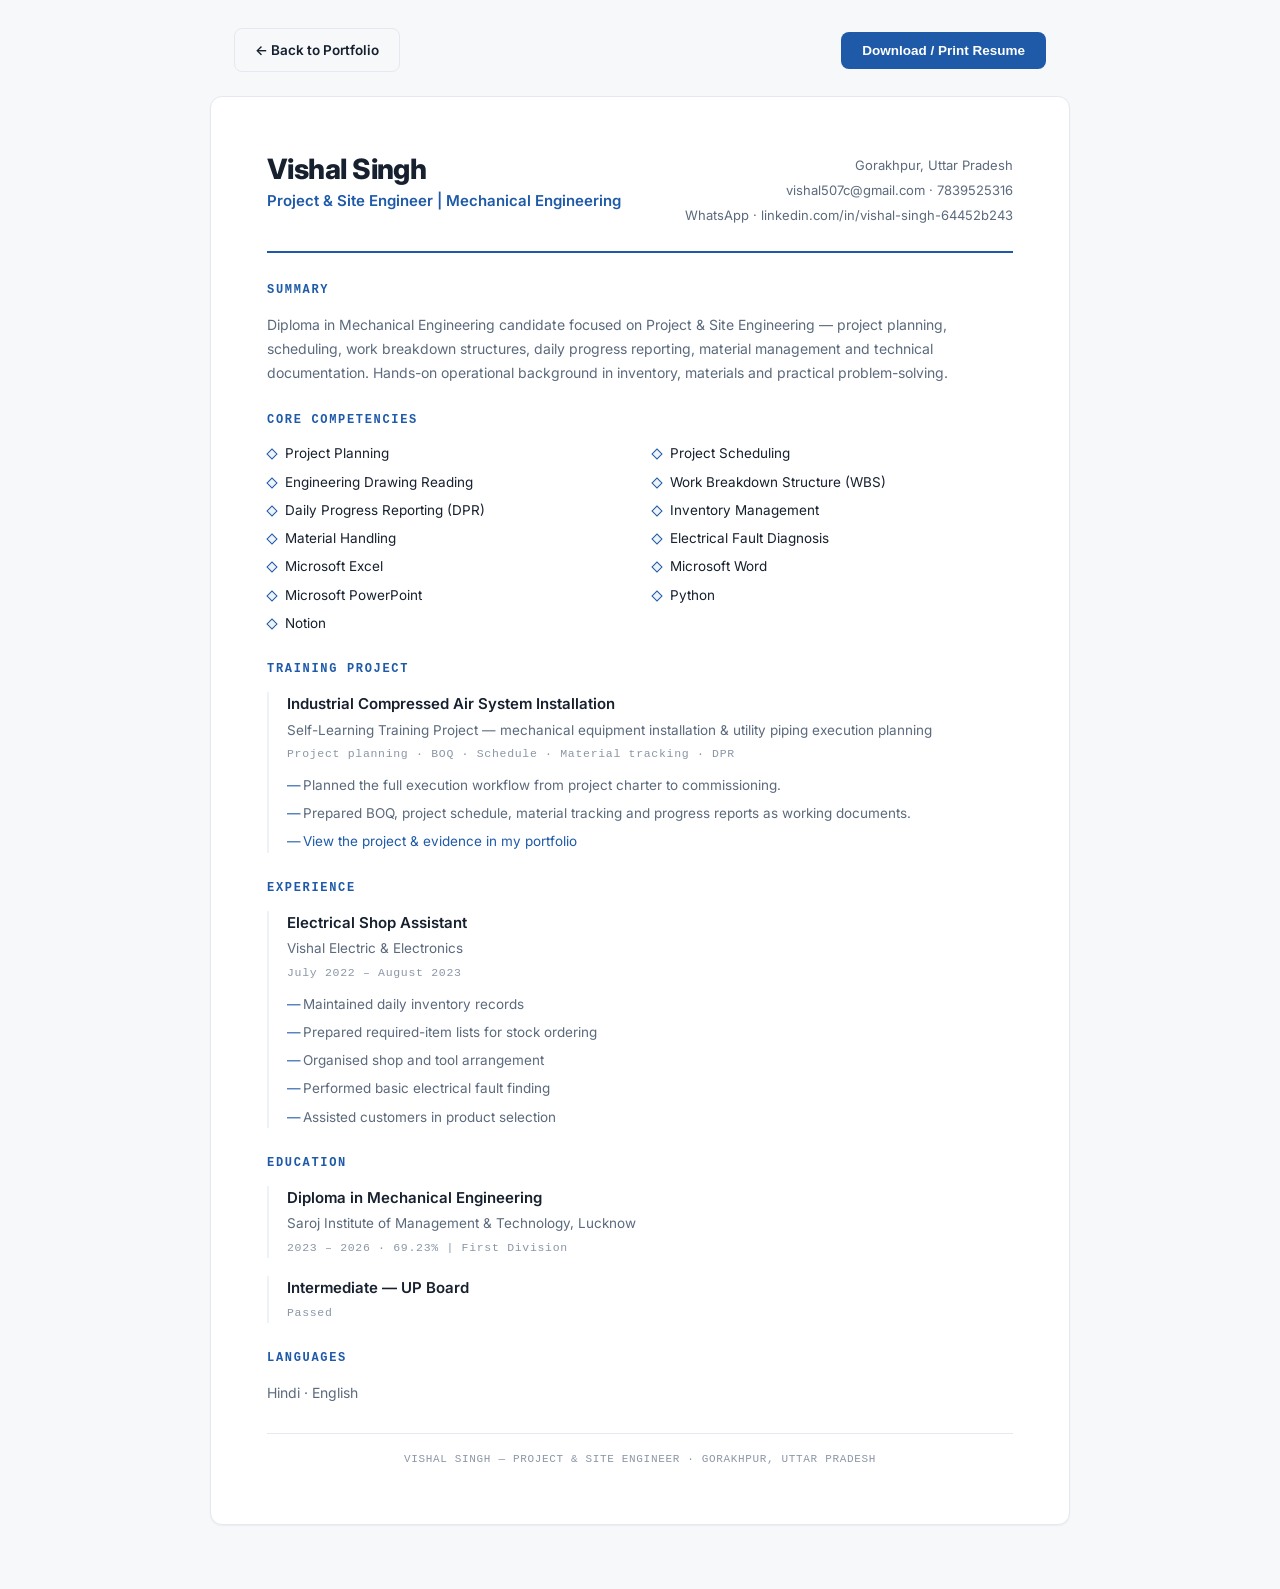
==== resume.html @ af6de2df "Complete portfolio design and fix website" ====
<!DOCTYPE html>
<html lang="en">
<head>
  <meta charset="UTF-8" />
  <meta name="viewport" content="width=device-width, initial-scale=1.0" />
  <title>Vishal Singh | Resume — Project &amp; Site Engineer</title>
  <meta name="description" content="Resume of Vishal Singh — Project &amp; Site Engineer, Diploma in Mechanical Engineering. Project planning, scheduling, WBS, DPR, material management." />
  <meta name="author" content="Vishal Singh" />
  <link rel="preconnect" href="https://fonts.googleapis.com" />
  <link rel="preconnect" href="https://fonts.gstatic.com" crossorigin />
  <link href="https://fonts.googleapis.com/css2?family=Inter:wght@400;500;600;700;800&display=swap" rel="stylesheet" />
  <link rel="stylesheet" href="style.css" />
  <style>
    /* ---------- Resume page layout (uses shared design tokens) ---------- */
    body { background: var(--bg-soft); }

    .resume-toolbar {
      max-width: 860px;
      margin: 0 auto;
      padding: 28px 24px 0;
      display: flex;
      justify-content: space-between;
      align-items: center;
      gap: 16px;
      flex-wrap: wrap;
    }
    .resume-toolbar .btn { font-size: 13.5px; padding: 10px 20px; }

    .resume {
      max-width: 860px;
      margin: 24px auto 64px;
      background: #fff;
      border: 1px solid var(--line);
      border-radius: var(--radius);
      box-shadow: var(--shadow-sm);
      padding: clamp(32px, 5vw, 56px);
    }

    .resume-header {
      border-bottom: 2px solid var(--accent);
      padding-bottom: 24px;
      margin-bottom: 28px;
      display: flex;
      justify-content: space-between;
      gap: 24px;
      flex-wrap: wrap;
    }
    .resume-name {
      font-size: 28px;
      font-weight: 800;
      letter-spacing: -0.02em;
      line-height: 1.15;
    }
    .resume-role {
      font-size: 15px;
      font-weight: 600;
      color: var(--accent);
      margin-top: 4px;
    }
    .resume-contact {
      text-align: right;
      font-size: 13px;
      color: var(--muted);
      line-height: 1.9;
    }
    .resume-contact a { color: var(--muted); }
    .resume-contact a:hover { color: var(--accent); }

    .resume-section { margin-bottom: 26px; }
    .resume-section:last-child { margin-bottom: 0; }
    .resume-section-title {
      font-family: var(--mono);
      font-size: 12px;
      font-weight: 600;
      letter-spacing: 0.14em;
      text-transform: uppercase;
      color: var(--accent);
      margin-bottom: 12px;
    }
    .resume-text {
      font-size: 14px;
      color: var(--muted);
      line-height: 1.7;
    }

    .resume-skills {
      display: grid;
      grid-template-columns: repeat(2, 1fr);
      gap: 6px 24px;
      padding: 0;
    }
    .resume-skills li {
      font-size: 13.5px;
      color: var(--ink);
      padding-left: 18px;
      position: relative;
    }
    .resume-skills li::before {
      content: '';
      position: absolute;
      left: 1px;
      top: 8px;
      width: 6px;
      height: 6px;
      background: var(--accent-soft);
      border: 1px solid var(--accent);
      transform: rotate(45deg);
    }

    .resume-item {
      border-left: 2px solid var(--accent-soft);
      padding-left: 18px;
      margin-bottom: 18px;
    }
    .resume-item:last-child { margin-bottom: 0; }
    .resume-item-title {
      font-size: 15px;
      font-weight: 600;
      color: var(--ink);
    }
    .resume-item-org {
      font-size: 13.5px;
      color: var(--muted);
      margin-top: 2px;
    }
    .resume-item-period {
      font-family: var(--mono);
      font-size: 11.5px;
      color: var(--faint);
      letter-spacing: 0.06em;
      margin-top: 4px;
    }
    .resume-item ul {
      margin-top: 10px;
      display: flex;
      flex-direction: column;
      gap: 6px;
      padding: 0;
    }
    .resume-item ul li {
      font-size: 13.5px;
      color: var(--muted);
      padding-left: 16px;
      position: relative;
    }
    .resume-item ul li::before {
      content: '—';
      position: absolute;
      left: 0;
      top: 0;
      color: var(--accent);
    }
    .resume-link {
      color: var(--accent);
      border-bottom: 1px solid transparent;
      transition: border-color 0.2s ease;
    }
    .resume-link:hover { border-bottom-color: var(--accent); }

    .resume-footer {
      margin-top: 28px;
      padding-top: 16px;
      border-top: 1px solid var(--line);
      font-family: var(--mono);
      font-size: 11px;
      color: var(--faint);
      letter-spacing: 0.06em;
      text-align: center;
    }

    /* ---------- Print (Ctrl+P → Save as PDF) ---------- */
    @media print {
      body { background: #fff; }
      .resume-toolbar { display: none; }
      .resume {
        margin: 0;
        border: none;
        box-shadow: none;
        max-width: none;
        padding: 0;
      }
      .resume-footer { page-break-inside: avoid; }
    }

    @media (max-width: 560px) {
      .resume-contact { text-align: left; }
      .resume-skills { grid-template-columns: 1fr; }
    }
  </style>
</head>
<body>

  <div class="resume-toolbar">
    <a class="btn btn-outline" href="index.html">&larr; Back to Portfolio</a>
    <button class="btn btn-primary" id="printBtn">Download / Print Resume</button>
  </div>

  <main class="resume">
    <header class="resume-header">
      <div>
        <h1 class="resume-name">Vishal Singh</h1>
        <p class="resume-role">Project &amp; Site Engineer | Mechanical Engineering</p>
      </div>
      <div class="resume-contact">
        Gorakhpur, Uttar Pradesh<br />
        <a href="mailto:vishal507c@gmail.com">vishal507c@gmail.com</a> ·
        <a href="tel:+917839525316">7839525316</a><br />
        <a href="https://wa.me/917839525316" target="_blank" rel="noopener">WhatsApp</a> ·
        <a href="https://linkedin.com/in/vishal-singh-64452b243" target="_blank" rel="noopener">linkedin.com/in/vishal-singh-64452b243</a>
      </div>
    </header>

    <section class="resume-section">
      <h2 class="resume-section-title">Summary</h2>
      <p class="resume-text">
        Diploma in Mechanical Engineering candidate focused on Project &amp; Site
        Engineering — project planning, scheduling, work breakdown structures,
        daily progress reporting, material management and technical documentation.
        Hands-on operational background in inventory, materials and practical
        problem-solving.
      </p>
    </section>

    <section class="resume-section">
      <h2 class="resume-section-title">Core Competencies</h2>
      <ul class="resume-skills">
        <li>Project Planning</li>
        <li>Project Scheduling</li>
        <li>Engineering Drawing Reading</li>
        <li>Work Breakdown Structure (WBS)</li>
        <li>Daily Progress Reporting (DPR)</li>
        <li>Inventory Management</li>
        <li>Material Handling</li>
        <li>Electrical Fault Diagnosis</li>
        <li>Microsoft Excel</li>
        <li>Microsoft Word</li>
        <li>Microsoft PowerPoint</li>
        <li>Python</li>
        <li>Notion</li>
      </ul>
    </section>

    <section class="resume-section">
      <h2 class="resume-section-title">Training Project</h2>
      <div class="resume-item">
        <p class="resume-item-title">Industrial Compressed Air System Installation</p>
        <p class="resume-item-org">Self-Learning Training Project — mechanical equipment installation &amp; utility piping execution planning</p>
        <p class="resume-item-period">Project planning · BOQ · Schedule · Material tracking · DPR</p>
        <ul>
          <li>Planned the full execution workflow from project charter to commissioning.</li>
          <li>Prepared BOQ, project schedule, material tracking and progress reports as working documents.</li>
          <li><a class="resume-link" href="index.html#project">View the project &amp; evidence in my portfolio</a></li>
        </ul>
      </div>
    </section>

    <section class="resume-section">
      <h2 class="resume-section-title">Experience</h2>
      <div class="resume-item">
        <p class="resume-item-title">Electrical Shop Assistant</p>
        <p class="resume-item-org">Vishal Electric &amp; Electronics</p>
        <p class="resume-item-period">July 2022 – August 2023</p>
        <ul>
          <li>Maintained daily inventory records</li>
          <li>Prepared required-item lists for stock ordering</li>
          <li>Organised shop and tool arrangement</li>
          <li>Performed basic electrical fault finding</li>
          <li>Assisted customers in product selection</li>
        </ul>
      </div>
    </section>

    <section class="resume-section">
      <h2 class="resume-section-title">Education</h2>
      <div class="resume-item">
        <p class="resume-item-title">Diploma in Mechanical Engineering</p>
        <p class="resume-item-org">Saroj Institute of Management &amp; Technology, Lucknow</p>
        <p class="resume-item-period">2023 – 2026 · 69.23% | First Division</p>
      </div>
      <div class="resume-item">
        <p class="resume-item-title">Intermediate — UP Board</p>
        <p class="resume-item-period">Passed</p>
      </div>
    </section>

    <section class="resume-section">
      <h2 class="resume-section-title">Languages</h2>
      <p class="resume-text">Hindi · English</p>
    </section>

    <p class="resume-footer">VISHAL SINGH — PROJECT &amp; SITE ENGINEER · GORAKHPUR, UTTAR PRADESH</p>
  </main>

  <script>
    document.getElementById('printBtn').addEventListener('click', function () {
      window.print();
    });
  </script>
</body>
</html>
---- style.css ----
/* ============================================
   Vishal Singh — Project & Site Engineer Portfolio
   Premium corporate engineering theme
   ============================================ */

/* ---------- Design Tokens ---------- */
:root {
  --ink: #17202e;              /* primary text */
  --muted: #5b6a7c;            /* secondary text */
  --faint: #8b96a6;            /* tertiary text */
  --bg: #ffffff;
  --bg-soft: #f6f8fa;          /* alternate section surface */
  --line: #e5e9ef;             /* hairline borders */
  --accent: #1e5aa8;           /* deep corporate blue */
  --accent-dark: #16467f;
  --accent-soft: #eef3fa;
  --radius: 12px;
  --shadow-sm: 0 1px 2px rgba(23, 32, 46, 0.05);
  --shadow-md: 0 14px 34px rgba(23, 32, 46, 0.09);
  --nav-h: 72px;
  --font: 'Inter', -apple-system, BlinkMacSystemFont, 'Segoe UI', Roboto, sans-serif;
  --mono: ui-monospace, 'Cascadia Mono', 'Segoe UI Mono', Menlo, Consolas, monospace;
}

/* ---------- Reset & Base ---------- */
* { margin: 0; padding: 0; box-sizing: border-box; }

html { scroll-behavior: smooth; }

body {
  font-family: var(--font);
  color: var(--ink);
  background: var(--bg);
  line-height: 1.65;
  font-size: 16px;
  -webkit-font-smoothing: antialiased;
}

img { max-width: 100%; display: block; }
a { text-decoration: none; color: inherit; }
ul { list-style: none; }
section[id], header[id] { scroll-margin-top: var(--nav-h); }

::selection { background: var(--accent-soft); color: var(--accent-dark); }

.container {
  max-width: 1140px;
  margin: 0 auto;
  padding: 0 24px;
}

/* ---------- Buttons ---------- */
.btn {
  display: inline-block;
  padding: 13px 28px;
  border-radius: 8px;
  font-weight: 600;
  font-size: 15px;
  border: 1.5px solid transparent;
  cursor: pointer;
  transition: transform 0.25s ease, box-shadow 0.25s ease,
              background 0.25s ease, color 0.25s ease, border-color 0.25s ease;
}
.btn:active { transform: translateY(0); }

.btn-primary {
  background: var(--accent);
  color: #fff;
}
.btn-primary:hover {
  background: var(--accent-dark);
  transform: translateY(-2px);
  box-shadow: 0 8px 20px rgba(30, 90, 168, 0.24);
}

.btn-outline {
  background: transparent;
  color: var(--ink);
  border-color: var(--line);
}
.btn-outline:hover {
  border-color: var(--accent);
  color: var(--accent);
  transform: translateY(-2px);
}

/* ============================================
   NAVBAR
   ============================================ */
.navbar {
  position: fixed;
  top: 0;
  left: 0;
  width: 100%;
  height: var(--nav-h);
  background: rgba(255, 255, 255, 0.92);
  backdrop-filter: blur(10px);
  -webkit-backdrop-filter: blur(10px);
  z-index: 1000;
  border-bottom: 1px solid transparent;
  transition: border-color 0.3s ease, box-shadow 0.3s ease;
}
.navbar.scrolled {
  border-bottom-color: var(--line);
  box-shadow: var(--shadow-sm);
}

.nav-container {
  height: var(--nav-h);
  display: flex;
  align-items: center;
  justify-content: space-between;
}

.nav-logo {
  display: flex;
  align-items: center;
  gap: 10px;
  font-weight: 700;
  font-size: 18px;
  letter-spacing: -0.02em;
}
.logo-mark {
  width: 36px;
  height: 36px;
  display: grid;
  place-items: center;
  background: var(--ink);
  color: #fff;
  border-radius: 8px;
  font-size: 13px;
  font-weight: 800;
  letter-spacing: 0.02em;
}
.logo-dot { color: var(--accent); }

.nav-menu {
  display: flex;
  align-items: center;
  gap: 4px;
}
.nav-link {
  position: relative;
  padding: 8px 13px;
  font-weight: 500;
  font-size: 14.5px;
  color: var(--muted);
  border-radius: 6px;
  transition: color 0.2s ease;
}
.nav-link::after {
  content: '';
  position: absolute;
  left: 13px;
  right: 13px;
  bottom: 1px;
  height: 2px;
  background: var(--accent);
  transform: scaleX(0);
  transform-origin: left;
  transition: transform 0.25s ease;
}
.nav-link:hover,
.nav-link.active { color: var(--ink); }
.nav-link:hover::after,
.nav-link.active::after { transform: scaleX(1); }

.nav-cta {
  background: var(--accent);
  color: #fff;
  margin-left: 10px;
  padding: 9px 20px;
  border-radius: 7px;
}
.nav-cta::after { display: none; }
.nav-cta:hover,
.nav-cta.active { background: var(--accent-dark); color: #fff; }

/* Hamburger */
.hamburger {
  display: none;
  flex-direction: column;
  gap: 5px;
  background: none;
  border: none;
  cursor: pointer;
  padding: 6px;
}
.bar {
  width: 24px;
  height: 2px;
  background: var(--ink);
  border-radius: 2px;
  transition: transform 0.3s ease, opacity 0.3s ease;
}
.hamburger.active .bar:nth-child(1) { transform: translateY(7px) rotate(45deg); }
.hamburger.active .bar:nth-child(2) { opacity: 0; }
.hamburger.active .bar:nth-child(3) { transform: translateY(-7px) rotate(-45deg); }

/* ============================================
   HERO
   ============================================ */
.hero {
  position: relative;
  padding: calc(var(--nav-h) + 76px) 0 48px;
  overflow: hidden;
}
.hero::before {
  content: '';
  position: absolute;
  inset: 0;
  z-index: -1;
  background:
    linear-gradient(180deg, #f8fafc 0%, #ffffff 42%),
    repeating-linear-gradient(0deg, transparent, transparent 39px, rgba(23, 32, 46, 0.025) 40px),
    repeating-linear-gradient(90deg, transparent, transparent 39px, rgba(23, 32, 46, 0.025) 40px);
  background-size: auto, 40px 40px, 40px 40px;
  background-blend-mode: normal;
  -webkit-mask-image: linear-gradient(180deg, #000 0%, #000 55%, transparent 100%);
  mask-image: linear-gradient(180deg, #000 0%, #000 55%, transparent 100%);
}

.hero-container {
  display: grid;
  grid-template-columns: 1.05fr 0.95fr;
  gap: 64px;
  align-items: center;
}

.hero-eyebrow {
  display: inline-block;
  font-family: var(--mono);
  font-size: 12px;
  font-weight: 600;
  letter-spacing: 0.1em;
  text-transform: uppercase;
  color: var(--accent);
  margin-bottom: 20px;
}

.hero-title {
  font-size: clamp(2.6rem, 5.6vw, 3.8rem);
  font-weight: 800;
  line-height: 1.08;
  letter-spacing: -0.03em;
  margin-bottom: 14px;
}

.hero-role {
  font-size: clamp(1.05rem, 2vw, 1.3rem);
  font-weight: 600;
  color: var(--ink);
  margin-bottom: 18px;
}

.hero-subtitle {
  font-size: 16.5px;
  color: var(--muted);
  max-width: 520px;
  margin-bottom: 32px;
}

.hero-btns {
  display: flex;
  gap: 14px;
  flex-wrap: wrap;
  margin-bottom: 22px;
}

.hero-quiet-link {
  display: inline-block;
  font-size: 14px;
  font-weight: 600;
  color: var(--muted);
  border-bottom: 1px solid var(--line);
  padding-bottom: 2px;
  transition: color 0.2s ease, border-color 0.2s ease;
}
.hero-quiet-link:hover {
  color: var(--accent);
  border-color: var(--accent);
}

/* --- Planning card visual --- */
.hero-visual {
  max-width: 520px;
  margin-left: auto;
  width: 100%;
}

.plan-card {
  background: #fff;
  border: 1px solid var(--line);
  border-radius: 14px;
  box-shadow: var(--shadow-md);
  overflow: hidden;
}

.plan-card-header {
  display: flex;
  justify-content: space-between;
  align-items: center;
  gap: 16px;
  padding: 16px 22px;
  border-bottom: 1px solid var(--line);
}
.plan-title {
  font-size: 13.5px;
  font-weight: 600;
  color: var(--ink);
}
.plan-code {
  font-family: var(--mono);
  font-size: 11px;
  color: var(--faint);
  letter-spacing: 0.04em;
  white-space: nowrap;
}

.plan-grid {
  padding: 24px 22px 18px;
  display: flex;
  flex-direction: column;
  gap: 18px;
}

.plan-band {
  display: flex;
  align-items: center;
  gap: 16px;
}
.plan-band-label {
  font-family: var(--mono);
  font-size: 11px;
  color: var(--muted);
  width: 132px;
  flex-shrink: 0;
  letter-spacing: 0.02em;
}
.plan-track {
  flex: 1;
  height: 7px;
  background: var(--bg-soft);
  border: 1px solid var(--line);
  border-radius: 4px;
  overflow: hidden;
}
.plan-fill {
  display: block;
  height: 100%;
  background: var(--accent);
  border-radius: 3px;
}
.fill-70 { width: 70%; }
.fill-45 { width: 45%; }
.fill-20 { width: 20%; }

.plan-milestones {
  display: flex;
  gap: 42px;
  padding: 4px 0;
}
.plan-milestone {
  display: inline-flex;
  align-items: center;
  gap: 7px;
  font-family: var(--mono);
  font-size: 10.5px;
  color: var(--faint);
  letter-spacing: 0.05em;
}
.plan-milestone i {
  width: 8px;
  height: 8px;
  background: #fff;
  border: 1.5px solid var(--accent);
  transform: rotate(45deg);
}

.plan-spec {
  border-top: 1px dashed var(--line);
  padding-top: 16px;
  display: flex;
  flex-direction: column;
  gap: 6px;
}
.plan-spec-line {
  font-family: var(--mono);
  font-size: 11px;
  color: var(--faint);
  letter-spacing: 0.02em;
}
.plan-spec-line b { color: var(--accent); font-weight: 600; }

.plan-card-footer {
  display: flex;
  justify-content: space-between;
  padding: 12px 22px;
  border-top: 1px solid var(--line);
  background: var(--bg-soft);
  font-family: var(--mono);
  font-size: 10px;
  letter-spacing: 0.09em;
  color: var(--faint);
}

/* --- Quick proof strip --- */
.hero-proof {
  max-width: 1140px;
  margin: 64px auto 0;
  padding: 0 24px;
  display: flex;
  flex-wrap: wrap;
  align-items: center;
  gap: 12px 34px;
  border-top: 1px solid var(--line);
  padding-top: 26px;
}
.proof-label {
  font-family: var(--mono);
  font-size: 11.5px;
  font-weight: 600;
  letter-spacing: 0.12em;
  text-transform: uppercase;
  color: var(--accent);
}
.proof-item {
  font-size: 14.5px;
  font-weight: 500;
  color: var(--muted);
}

/* ============================================
   SECTIONS (shared)
   ============================================ */
.section { padding: clamp(80px, 9vw, 124px) 0; }
.section-soft {
  background: var(--bg-soft);
  border-top: 1px solid var(--line);
  border-bottom: 1px solid var(--line);
}

.section-head {
  max-width: 720px;
  margin-bottom: 52px;
}
.section-label {
  display: inline-block;
  font-family: var(--mono);
  font-size: 12px;
  font-weight: 600;
  letter-spacing: 0.14em;
  text-transform: uppercase;
  color: var(--accent);
  margin-bottom: 14px;
}
.section-label::before {
  content: '';
  display: inline-block;
  width: 26px;
  height: 2px;
  background: var(--accent);
  margin-right: 12px;
  vertical-align: middle;
}
.section-title {
  font-size: clamp(1.75rem, 3.2vw, 2.35rem);
  font-weight: 700;
  letter-spacing: -0.02em;
  line-height: 1.2;
  color: var(--ink);
}
.section-desc {
  margin-top: 14px;
  color: var(--muted);
  font-size: 16.5px;
  max-width: 640px;
}

/* ============================================
   ABOUT
   ============================================ */
.about-grid {
  display: grid;
  grid-template-columns: 1.05fr 0.95fr;
  gap: 56px;
  align-items: start;
}
.about-intro p {
  color: var(--muted);
  font-size: 16.5px;
  margin-bottom: 18px;
}
.about-intro p:last-child { margin-bottom: 0; }

.about-facts {
  background: #fff;
  border: 1px solid var(--line);
  border-radius: var(--radius);
  box-shadow: var(--shadow-sm);
  overflow: hidden;
}
.fact-row {
  display: flex;
  justify-content: space-between;
  align-items: baseline;
  gap: 20px;
  padding: 16px 22px;
  border-bottom: 1px solid var(--line);
  transition: background 0.2s ease;
}
.fact-row:last-child { border-bottom: none; }
.fact-row:hover { background: var(--accent-soft); }
.fact-label {
  font-family: var(--mono);
  font-size: 11px;
  font-weight: 600;
  text-transform: uppercase;
  letter-spacing: 0.1em;
  color: var(--accent);
  white-space: nowrap;
}
.fact-value {
  text-align: right;
  font-size: 14.5px;
  font-weight: 500;
  color: var(--ink);
}

/* ============================================
   SKILLS / CAPABILITIES
   ============================================ */
.capability-grid {
  display: grid;
  grid-template-columns: repeat(4, 1fr);
  gap: 20px;
}
.capability-group {
  background: #fff;
  border: 1px solid var(--line);
  border-radius: var(--radius);
  padding: 28px 24px;
  box-shadow: var(--shadow-sm);
  transition: transform 0.3s ease, box-shadow 0.3s ease, border-color 0.3s ease;
}
.capability-group:hover {
  transform: translateY(-3px);
  box-shadow: var(--shadow-md);
  border-color: var(--accent);
}
.capability-num {
  font-family: var(--mono);
  font-size: 12px;
  font-weight: 600;
  color: var(--accent);
  letter-spacing: 0.08em;
  margin-bottom: 12px;
}
.capability-title {
  font-size: 16.5px;
  font-weight: 600;
  color: var(--ink);
  margin-bottom: 16px;
}
.capability-list { display: flex; flex-direction: column; gap: 9px; }
.capability-list li {
  font-size: 14px;
  color: var(--muted);
  padding-left: 18px;
  position: relative;
}
.capability-list li::before {
  content: '';
  position: absolute;
  left: 2px;
  top: 9px;
  width: 6px;
  height: 6px;
  background: var(--accent-soft);
  border: 1px solid var(--accent);
  transform: rotate(45deg);
}

/* ============================================
   FEATURED PROJECT
   ============================================ */
.project-tag {
  display: inline-block;
  margin-top: 14px;
  font-family: var(--mono);
  font-size: 11px;
  font-weight: 600;
  letter-spacing: 0.1em;
  text-transform: uppercase;
  color: var(--accent);
  background: var(--accent-soft);
  border: 1px solid rgba(30, 90, 168, 0.25);
  padding: 6px 14px;
  border-radius: 100px;
}

.project-intro {
  max-width: 820px;
  background: #fff;
  border: 1px solid var(--line);
  border-left: 3px solid var(--accent);
  border-radius: var(--radius);
  padding: 24px 30px;
  box-shadow: var(--shadow-sm);
  margin-bottom: 48px;
}
.project-intro p {
  color: var(--muted);
  font-size: 16px;
  line-height: 1.7;
}

.subsection-title {
  font-size: 14px;
  font-weight: 600;
  letter-spacing: 0.05em;
  text-transform: uppercase;
  color: var(--muted);
  margin-bottom: 20px;
}
.subsection-title::before {
  content: '';
  display: inline-block;
  width: 20px;
  height: 2px;
  background: var(--accent);
  margin-right: 12px;
  vertical-align: middle;
}

.scope-grid {
  display: grid;
  grid-template-columns: 1fr 1fr;
  gap: 20px;
  max-width: 760px;
  margin-bottom: 56px;
}
.scope-list {
  background: var(--bg-soft);
  border: 1px solid var(--line);
  border-radius: var(--radius);
  padding: 20px 24px;
  display: flex;
  flex-direction: column;
  gap: 10px;
}
.scope-list li {
  font-size: 14.5px;
  color: var(--ink);
  padding-left: 20px;
  position: relative;
}
.scope-list li::before {
  content: '';
  position: absolute;
  left: 1px;
  top: 9px;
  width: 6px;
  height: 6px;
  background: var(--accent-soft);
  border: 1px solid var(--accent);
  transform: rotate(45deg);
}

.workflow-grid {
  display: grid;
  grid-template-columns: repeat(5, 1fr);
  gap: 12px;
}
.workflow-step {
  background: #fff;
  border: 1px solid var(--line);
  border-radius: 10px;
  padding: 18px 16px;
  display: flex;
  flex-direction: column;
  gap: 8px;
  box-shadow: var(--shadow-sm);
  transition: transform 0.3s ease, box-shadow 0.3s ease, border-color 0.3s ease;
}
.workflow-step:hover {
  transform: translateY(-3px);
  box-shadow: var(--shadow-md);
  border-color: var(--accent);
}
.workflow-num {
  font-family: var(--mono);
  font-size: 12px;
  font-weight: 600;
  color: var(--accent);
  letter-spacing: 0.08em;
}
.workflow-name {
  font-size: 13.5px;
  font-weight: 600;
  color: var(--ink);
  line-height: 1.35;
}

/* ============================================
   PROJECT EVIDENCE
   ============================================ */
.docs-grid {
  display: grid;
  grid-template-columns: repeat(3, 1fr);
  gap: 20px;
}
.doc-card {
  background: #fff;
  border: 1px solid var(--line);
  border-radius: var(--radius);
  padding: 24px;
  display: flex;
  flex-direction: column;
  box-shadow: var(--shadow-sm);
  transition: transform 0.3s ease, box-shadow 0.3s ease, border-color 0.3s ease;
}
.doc-card:hover {
  transform: translateY(-4px);
  box-shadow: var(--shadow-md);
  border-color: var(--accent);
}
.doc-top {
  display: flex;
  justify-content: space-between;
  align-items: center;
  margin-bottom: 14px;
}
.doc-num {
  font-family: var(--mono);
  font-size: 12px;
  color: var(--faint);
  letter-spacing: 0.1em;
}
.doc-type {
  font-family: var(--mono);
  font-size: 10px;
  font-weight: 600;
  letter-spacing: 0.1em;
  color: var(--accent);
  background: var(--accent-soft);
  border: 1px solid rgba(30, 90, 168, 0.25);
  padding: 3px 10px;
  border-radius: 100px;
}
.doc-title {
  font-size: 16px;
  font-weight: 600;
  color: var(--ink);
  margin-bottom: 6px;
  line-height: 1.4;
}
.doc-desc {
  font-size: 14px;
  color: var(--muted);
  flex: 1;
}
.doc-actions {
  margin-top: 18px;
  display: flex;
  gap: 18px;
  padding-top: 14px;
  border-top: 1px solid var(--line);
}
.doc-link {
  font-size: 13.5px;
  font-weight: 600;
  color: var(--accent);
  border-bottom: 1px solid transparent;
  padding-bottom: 1px;
  transition: border-color 0.2s ease, color 0.2s ease;
}
.doc-link:hover {
  border-bottom-color: var(--accent);
  color: var(--accent-dark);
}

.docs-note {
  margin-top: 22px;
  font-size: 12.5px;
  color: var(--faint);
}

/* ============================================
   EXPERIENCE & EDUCATION
   ============================================ */
.background-grid {
  display: grid;
  grid-template-columns: 1.1fr 0.9fr;
  gap: 20px;
  align-items: start;
}
.exp-block,
.edu-block {
  background: #fff;
  border: 1px solid var(--line);
  border-radius: var(--radius);
  padding: 32px;
  box-shadow: var(--shadow-sm);
  transition: transform 0.3s ease, box-shadow 0.3s ease;
}
.exp-block:hover,
.edu-block:hover {
  transform: translateY(-3px);
  box-shadow: var(--shadow-md);
}
.block-period {
  font-family: var(--mono);
  font-size: 11.5px;
  letter-spacing: 0.1em;
  text-transform: uppercase;
  color: var(--accent);
  margin-bottom: 10px;
}
.block-title {
  font-size: 18.5px;
  font-weight: 600;
  color: var(--ink);
  margin-bottom: 4px;
}
.block-org {
  font-size: 14.5px;
  font-weight: 500;
  color: var(--muted);
  margin-bottom: 18px;
}
.block-list {
  display: flex;
  flex-direction: column;
  gap: 9px;
  margin-bottom: 20px;
}
.block-list li {
  font-size: 14.5px;
  color: var(--muted);
  padding-left: 18px;
  position: relative;
}
.block-list li::before {
  content: '';
  position: absolute;
  left: 1px;
  top: 9px;
  width: 6px;
  height: 6px;
  background: var(--accent-soft);
  border: 1px solid var(--accent);
  transform: rotate(45deg);
}
.block-note {
  font-size: 13.5px;
  color: var(--faint);
  font-style: italic;
  border-top: 1px solid var(--line);
  padding-top: 14px;
}
.block-result {
  font-size: 14.5px;
  font-weight: 600;
  color: var(--accent);
  margin-bottom: 14px;
}
.block-lang {
  font-size: 14px;
  color: var(--muted);
}

/* ============================================
   APPROACH
   ============================================ */
.approach-grid {
  display: grid;
  grid-template-columns: repeat(3, 1fr);
  gap: 20px;
}
.approach-point {
  background: #fff;
  border: 1px solid var(--line);
  border-radius: var(--radius);
  padding: 30px 26px;
  box-shadow: var(--shadow-sm);
  transition: transform 0.3s ease, box-shadow 0.3s ease, border-color 0.3s ease;
}
.approach-point:hover {
  transform: translateY(-3px);
  box-shadow: var(--shadow-md);
  border-color: var(--accent);
}
.approach-num {
  font-family: var(--mono);
  font-size: 12px;
  font-weight: 600;
  color: var(--accent);
  letter-spacing: 0.08em;
}
.approach-point h3 {
  font-size: 16.5px;
  font-weight: 600;
  color: var(--ink);
  margin: 12px 0 10px;
  line-height: 1.4;
}
.approach-point p {
  font-size: 14px;
  color: var(--muted);
}

/* ============================================
   CONTACT
   ============================================ */
.contact-grid {
  max-width: 780px;
  margin: 0 auto;
  text-align: center;
}
.contact-identity {
  margin-bottom: 34px;
}
.contact-name {
  font-size: 24px;
  font-weight: 700;
  letter-spacing: -0.02em;
  margin-bottom: 6px;
}
.contact-role {
  font-size: 15.5px;
  font-weight: 500;
  color: var(--muted);
  margin-bottom: 4px;
}
.contact-location {
  font-size: 14px;
  color: var(--faint);
}

.contact-list {
  background: #fff;
  border: 1px solid var(--line);
  border-radius: var(--radius);
  box-shadow: var(--shadow-sm);
  margin-bottom: 34px;
  padding: 6px 28px;
  text-align: left;
}
.contact-row {
  display: flex;
  justify-content: space-between;
  align-items: baseline;
  gap: 20px;
  padding: 15px 0;
  border-bottom: 1px solid var(--line);
}
.contact-row:last-child { border-bottom: none; }
.contact-label {
  font-family: var(--mono);
  font-size: 11px;
  font-weight: 600;
  text-transform: uppercase;
  letter-spacing: 0.1em;
  color: var(--faint);
  white-space: nowrap;
}
.contact-row a {
  font-size: 14.5px;
  font-weight: 500;
  color: var(--accent);
  border-bottom: 1px solid transparent;
  padding-bottom: 1px;
  transition: border-color 0.2s ease;
}
.contact-row a:hover { border-bottom-color: var(--accent); }

.contact-actions {
  display: flex;
  justify-content: center;
  gap: 14px;
  flex-wrap: wrap;
}

/* ============================================
   FOOTER
   ============================================ */
.footer {
  background: #121a27;
  color: #9aa7b8;
}
.footer-grid {
  display: grid;
  grid-template-columns: 1.4fr 1fr 1fr;
  gap: 48px;
  padding-top: 64px;
  padding-bottom: 52px;
}
.footer .nav-logo { color: #fff; margin-bottom: 16px; }
.footer-brand p {
  font-size: 14.5px;
  max-width: 340px;
  line-height: 1.7;
}
.footer h4 {
  color: #fff;
  font-size: 14px;
  font-weight: 600;
  letter-spacing: 0.05em;
  text-transform: uppercase;
  margin-bottom: 16px;
}
.footer-links ul { display: flex; flex-direction: column; gap: 10px; }
.footer-links a {
  font-size: 14.5px;
  transition: color 0.2s ease, padding-left 0.2s ease;
}
.footer-links a:hover { color: #fff; padding-left: 6px; }
.footer-contact p { font-size: 14.5px; margin-bottom: 8px; }
.footer-contact a:hover { color: #fff; }

.footer-bottom {
  border-top: 1px solid rgba(255, 255, 255, 0.08);
  padding: 20px 0;
  font-size: 13px;
  text-align: center;
  color: #7d8ba0;
}

/* ============================================
   SCROLL REVEAL ANIMATIONS
   ============================================ */
.reveal {
  opacity: 0;
  transform: translateY(24px);
  transition: opacity 0.7s ease, transform 0.7s ease;
}
.reveal.visible {
  opacity: 1;
  transform: translateY(0);
}
.delay-1 { transition-delay: 0.1s; }
.delay-2 { transition-delay: 0.2s; }
.delay-3 { transition-delay: 0.3s; }
.delay-4 { transition-delay: 0.4s; }
.delay-5 { transition-delay: 0.5s; }

@media (prefers-reduced-motion: reduce) {
  html { scroll-behavior: auto; }
  .reveal { opacity: 1; transform: none; transition: none; }
  .btn, .capability-group, .doc-card, .workflow-step, .approach-point,
  .exp-block, .edu-block, .plan-card { transition: none; }
}

/* ============================================
   RESPONSIVE
   ============================================ */
@media (max-width: 1024px) {
  .hero-container { grid-template-columns: 1fr; gap: 56px; }
  .hero-visual { max-width: 560px; margin: 0 auto; }
  .capability-grid { grid-template-columns: repeat(2, 1fr); }
  .workflow-grid { grid-template-columns: repeat(3, 1fr); }
  .docs-grid { grid-template-columns: repeat(2, 1fr); }
  .about-grid { grid-template-columns: 1fr; gap: 40px; }
  .background-grid { grid-template-columns: 1fr; }
  .approach-grid { grid-template-columns: repeat(2, 1fr); }
  .footer-grid { grid-template-columns: 1fr 1fr; }
}

@media (max-width: 768px) {
  body { font-size: 15px; }
  .section { padding: 68px 0; }

  /* Mobile nav */
  .hamburger { display: flex; z-index: 1100; }
  .nav-menu {
    position: fixed;
    top: var(--nav-h);
    left: 0;
    width: 100%;
    flex-direction: column;
    align-items: stretch;
    background: #fff;
    padding: 12px 24px 24px;
    box-shadow: var(--shadow-md);
    border-bottom: 1px solid var(--line);
    gap: 2px;
    transform: translateY(-140%);
    transition: transform 0.35s ease;
  }
  .nav-menu.open { transform: translateY(0); }
  .nav-link { display: block; padding: 13px 8px; font-size: 16px; }
  .nav-link::after { display: none; }
  .nav-cta {
    display: block;
    text-align: center;
    margin: 10px 0 0 0;
  }

  .hero { padding-top: calc(var(--nav-h) + 56px); }
  .hero-proof { margin-top: 48px; gap: 10px 26px; }
  .scope-grid { grid-template-columns: 1fr; }
  .workflow-grid { grid-template-columns: repeat(2, 1fr); }
  .contact-row { flex-direction: column; gap: 4px; align-items: flex-start; }
  .footer-grid { grid-template-columns: 1fr; gap: 36px; padding-top: 48px; }
}

@media (max-width: 560px) {
  .capability-grid { grid-template-columns: 1fr; }
  .docs-grid { grid-template-columns: 1fr; }
  .approach-grid { grid-template-columns: 1fr; }
  .hero-btns .btn { flex: 1; text-align: center; }
  .hero-container { gap: 40px; }
  .plan-band-label { width: 108px; }
}
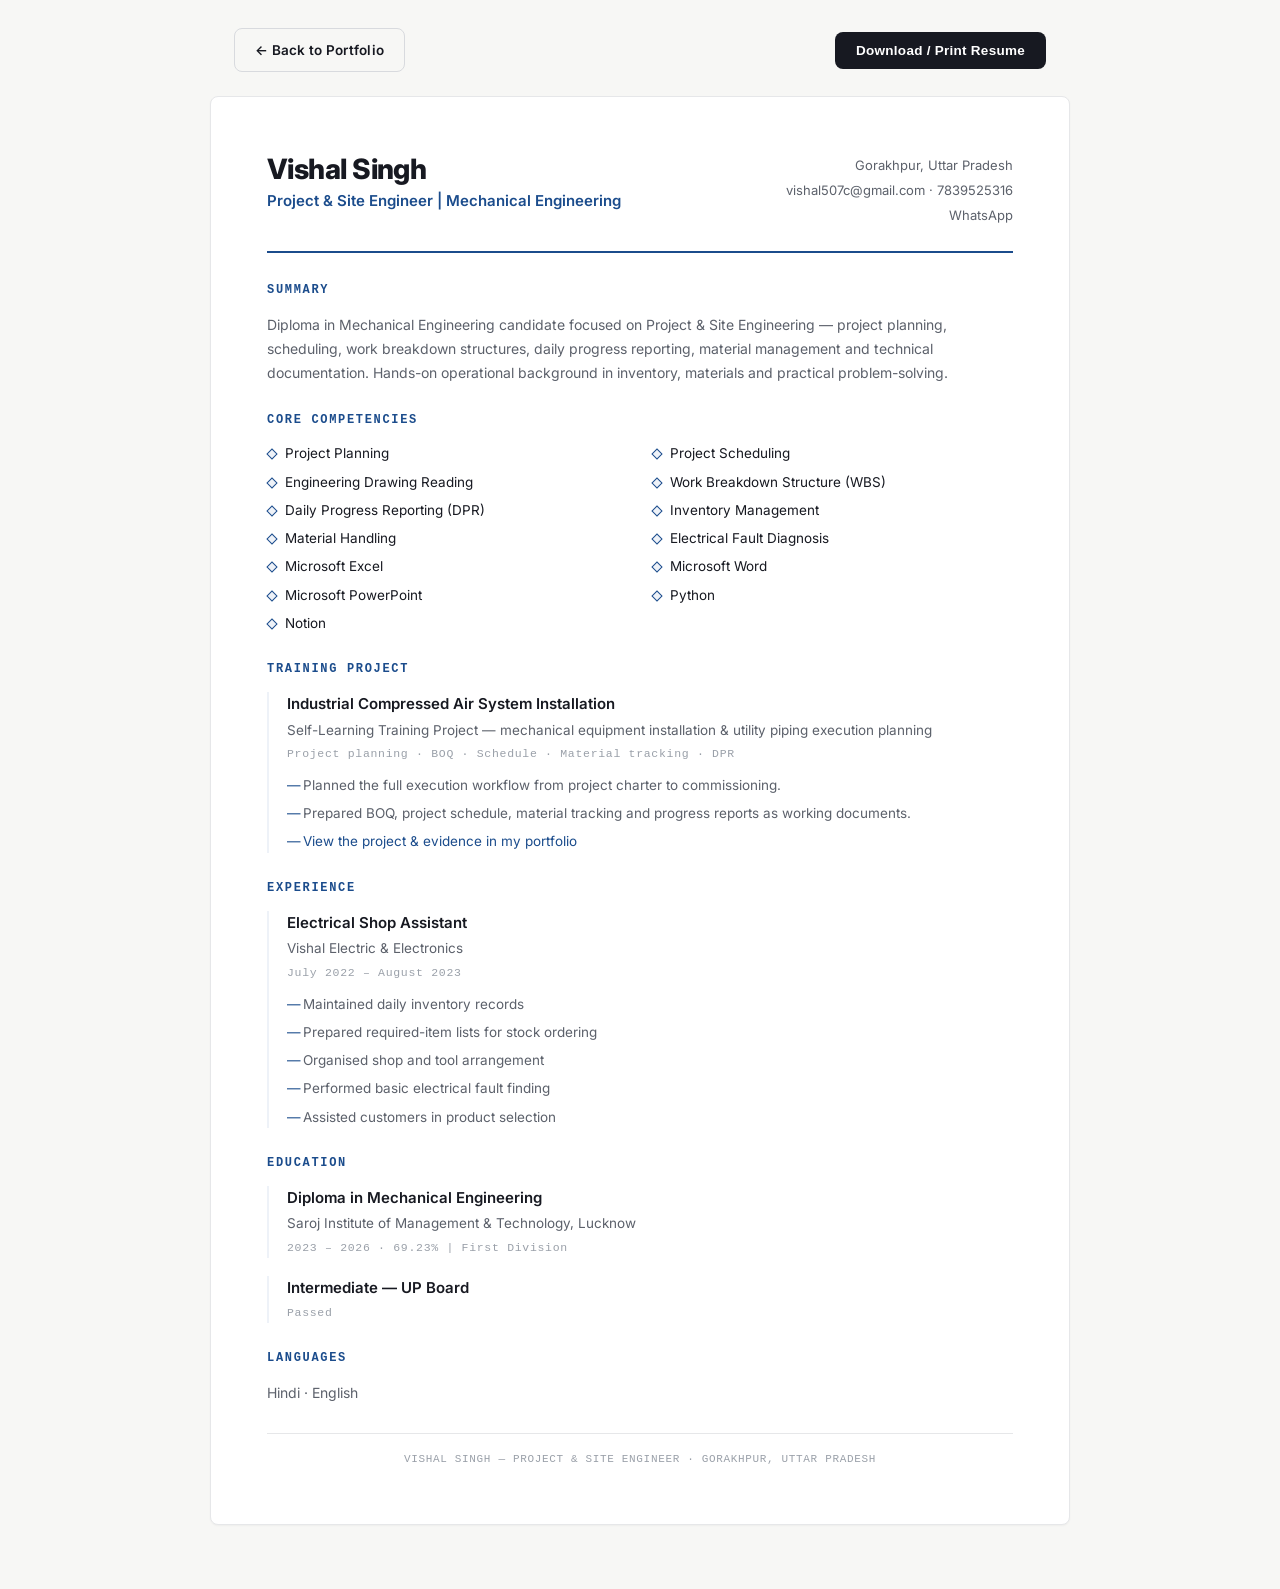
==== commit 98b64b72: "Finalize minimal evidence-first portfolio design" ====
--- a/resume.html
+++ b/resume.html
@@ -205,8 +205,7 @@
         Gorakhpur, Uttar Pradesh<br />
         <a href="mailto:vishal507c@gmail.com">vishal507c@gmail.com</a> ·
         <a href="tel:+917839525316">7839525316</a><br />
-        <a href="https://wa.me/917839525316" target="_blank" rel="noopener">WhatsApp</a> ·
-        <a href="https://linkedin.com/in/vishal-singh-64452b243" target="_blank" rel="noopener">linkedin.com/in/vishal-singh-64452b243</a>
+        <a href="https://wa.me/917839525316" target="_blank" rel="noopener">WhatsApp</a>
       </div>
     </header>
 
--- a/style.css
+++ b/style.css
@@ -1,23 +1,23 @@
 /* ============================================
    Vishal Singh — Project & Site Engineer Portfolio
-   Premium corporate engineering theme
+   Premium, minimal corporate engineering theme
    ============================================ */
 
 /* ---------- Design Tokens ---------- */
 :root {
-  --ink: #17202e;              /* primary text */
-  --muted: #5b6a7c;            /* secondary text */
-  --faint: #8b96a6;            /* tertiary text */
+  --ink: #171921;              /* primary text — deep near-black */
+  --muted: #5c616b;            /* secondary text */
+  --faint: #9aa0a9;            /* tertiary text */
   --bg: #ffffff;
-  --bg-soft: #f6f8fa;          /* alternate section surface */
-  --line: #e5e9ef;             /* hairline borders */
-  --accent: #1e5aa8;           /* deep corporate blue */
-  --accent-dark: #16467f;
-  --accent-soft: #eef3fa;
-  --radius: 12px;
-  --shadow-sm: 0 1px 2px rgba(23, 32, 46, 0.05);
-  --shadow-md: 0 14px 34px rgba(23, 32, 46, 0.09);
-  --nav-h: 72px;
+  --bg-soft: #f7f7f5;          /* alternate surface — warm paper */
+  --line: #e6e7e9;             /* hairline borders */
+  --accent: #1b4c8c;           /* restrained steel-blue brand accent */
+  --accent-dark: #143a6d;
+  --accent-soft: #eef2f8;
+  --radius: 8px;
+  --shadow-sm: 0 1px 2px rgba(23, 25, 33, 0.04);
+  --nav-h: 76px;
+  --maxw: 1140px;
   --font: 'Inter', -apple-system, BlinkMacSystemFont, 'Segoe UI', Roboto, sans-serif;
   --mono: ui-monospace, 'Cascadia Mono', 'Segoe UI Mono', Menlo, Consolas, monospace;
 }
@@ -34,6 +34,8 @@
   line-height: 1.65;
   font-size: 16px;
   -webkit-font-smoothing: antialiased;
+  -moz-osx-font-smoothing: grayscale;
+  text-rendering: optimizeLegibility;
 }
 
 img { max-width: 100%; display: block; }
@@ -43,8 +45,10 @@
 
 ::selection { background: var(--accent-soft); color: var(--accent-dark); }
 
+:focus-visible { outline: 2px solid var(--accent); outline-offset: 2px; }
+
 .container {
-  max-width: 1140px;
+  max-width: var(--maxw);
   margin: 0 auto;
   padding: 0 24px;
 }
@@ -52,36 +56,35 @@
 /* ---------- Buttons ---------- */
 .btn {
   display: inline-block;
-  padding: 13px 28px;
-  border-radius: 8px;
-  font-weight: 600;
-  font-size: 15px;
-  border: 1.5px solid transparent;
+  padding: 13px 26px;
+  border-radius: var(--radius);
+  font-weight: 600;
+  font-size: 13.5px;
+  letter-spacing: 0.02em;
+  border: 1px solid transparent;
   cursor: pointer;
-  transition: transform 0.25s ease, box-shadow 0.25s ease,
-              background 0.25s ease, color 0.25s ease, border-color 0.25s ease;
+  transition: background 0.25s ease, color 0.25s ease,
+              border-color 0.25s ease, transform 0.25s ease;
 }
 .btn:active { transform: translateY(0); }
 
 .btn-primary {
-  background: var(--accent);
+  background: var(--ink);
   color: #fff;
 }
 .btn-primary:hover {
-  background: var(--accent-dark);
-  transform: translateY(-2px);
-  box-shadow: 0 8px 20px rgba(30, 90, 168, 0.24);
+  background: #262a33;
+  transform: translateY(-1px);
 }
 
 .btn-outline {
   background: transparent;
   color: var(--ink);
-  border-color: var(--line);
+  border-color: #d8dade;
 }
 .btn-outline:hover {
-  border-color: var(--accent);
-  color: var(--accent);
-  transform: translateY(-2px);
+  border-color: var(--ink);
+  transform: translateY(-1px);
 }
 
 /* ============================================
@@ -93,16 +96,15 @@
   left: 0;
   width: 100%;
   height: var(--nav-h);
-  background: rgba(255, 255, 255, 0.92);
-  backdrop-filter: blur(10px);
-  -webkit-backdrop-filter: blur(10px);
+  background: rgba(255, 255, 255, 0.9);
+  backdrop-filter: blur(12px);
+  -webkit-backdrop-filter: blur(12px);
   z-index: 1000;
   border-bottom: 1px solid transparent;
-  transition: border-color 0.3s ease, box-shadow 0.3s ease;
+  transition: border-color 0.3s ease;
 }
 .navbar.scrolled {
   border-bottom-color: var(--line);
-  box-shadow: var(--shadow-sm);
 }
 
 .nav-container {
@@ -115,35 +117,37 @@
 .nav-logo {
   display: flex;
   align-items: center;
-  gap: 10px;
+  gap: 12px;
   font-weight: 700;
-  font-size: 18px;
-  letter-spacing: -0.02em;
+  font-size: 16.5px;
+  letter-spacing: -0.015em;
 }
 .logo-mark {
-  width: 36px;
-  height: 36px;
+  width: 34px;
+  height: 34px;
   display: grid;
   place-items: center;
   background: var(--ink);
   color: #fff;
-  border-radius: 8px;
-  font-size: 13px;
-  font-weight: 800;
-  letter-spacing: 0.02em;
-}
+  border-radius: 6px;
+  font-size: 11.5px;
+  font-weight: 700;
+  letter-spacing: 0.06em;
+}
+.logo-text { color: var(--ink); }
 .logo-dot { color: var(--accent); }
 
 .nav-menu {
   display: flex;
   align-items: center;
-  gap: 4px;
+  gap: 2px;
 }
 .nav-link {
   position: relative;
-  padding: 8px 13px;
+  padding: 9px 14px;
   font-weight: 500;
-  font-size: 14.5px;
+  font-size: 13.5px;
+  letter-spacing: 0.01em;
   color: var(--muted);
   border-radius: 6px;
   transition: color 0.2s ease;
@@ -151,10 +155,10 @@
 .nav-link::after {
   content: '';
   position: absolute;
-  left: 13px;
-  right: 13px;
-  bottom: 1px;
-  height: 2px;
+  left: 14px;
+  right: 14px;
+  bottom: 2px;
+  height: 1.5px;
   background: var(--accent);
   transform: scaleX(0);
   transform-origin: left;
@@ -168,9 +172,13 @@
 .nav-cta {
   background: var(--accent);
   color: #fff;
-  margin-left: 10px;
+  margin-left: 12px;
   padding: 9px 20px;
-  border-radius: 7px;
+  border-radius: var(--radius);
+  font-size: 13px;
+  font-weight: 600;
+  letter-spacing: 0.02em;
+  transition: background 0.25s ease;
 }
 .nav-cta::after { display: none; }
 .nav-cta:hover,
@@ -187,7 +195,7 @@
   padding: 6px;
 }
 .bar {
-  width: 24px;
+  width: 22px;
   height: 2px;
   background: var(--ink);
   border-radius: 2px;
@@ -201,239 +209,70 @@
    HERO
    ============================================ */
 .hero {
-  position: relative;
-  padding: calc(var(--nav-h) + 76px) 0 48px;
-  overflow: hidden;
-}
-.hero::before {
-  content: '';
-  position: absolute;
-  inset: 0;
-  z-index: -1;
-  background:
-    linear-gradient(180deg, #f8fafc 0%, #ffffff 42%),
-    repeating-linear-gradient(0deg, transparent, transparent 39px, rgba(23, 32, 46, 0.025) 40px),
-    repeating-linear-gradient(90deg, transparent, transparent 39px, rgba(23, 32, 46, 0.025) 40px);
-  background-size: auto, 40px 40px, 40px 40px;
-  background-blend-mode: normal;
-  -webkit-mask-image: linear-gradient(180deg, #000 0%, #000 55%, transparent 100%);
-  mask-image: linear-gradient(180deg, #000 0%, #000 55%, transparent 100%);
-}
-
+  padding: calc(var(--nav-h) + 96px) 0 0;
+}
+
+/* Shares the same content width and alignment as every section */
 .hero-container {
-  display: grid;
-  grid-template-columns: 1.05fr 0.95fr;
-  gap: 64px;
-  align-items: center;
-}
-
-.hero-eyebrow {
-  display: inline-block;
-  font-family: var(--mono);
-  font-size: 12px;
-  font-weight: 600;
-  letter-spacing: 0.1em;
-  text-transform: uppercase;
+  max-width: var(--maxw);
+}
+.hero-container > * { max-width: 760px; }
+
+.hero-title {
+  font-size: clamp(2.4rem, 4.8vw, 3.5rem);
+  font-weight: 700;
+  line-height: 1.06;
+  letter-spacing: -0.035em;
+  margin-bottom: 18px;
+}
+
+.hero-role {
+  font-size: clamp(0.98rem, 1.6vw, 1.1rem);
+  font-weight: 500;
+  letter-spacing: 0.01em;
   color: var(--accent);
-  margin-bottom: 20px;
-}
-
-.hero-title {
-  font-size: clamp(2.6rem, 5.6vw, 3.8rem);
-  font-weight: 800;
-  line-height: 1.08;
-  letter-spacing: -0.03em;
-  margin-bottom: 14px;
-}
-
-.hero-role {
-  font-size: clamp(1.05rem, 2vw, 1.3rem);
-  font-weight: 600;
-  color: var(--ink);
-  margin-bottom: 18px;
-}
-
-.hero-subtitle {
-  font-size: 16.5px;
-  color: var(--muted);
-  max-width: 520px;
-  margin-bottom: 32px;
-}
-
-.hero-btns {
-  display: flex;
-  gap: 14px;
-  flex-wrap: wrap;
+  margin-bottom: 44px;
+}
+
+.hero-project {
+  border-left: 2px solid var(--accent);
+  padding: 2px 0 2px 22px;
   margin-bottom: 22px;
 }
-
-.hero-quiet-link {
-  display: inline-block;
-  font-size: 14px;
-  font-weight: 600;
-  color: var(--muted);
-  border-bottom: 1px solid var(--line);
-  padding-bottom: 2px;
-  transition: color 0.2s ease, border-color 0.2s ease;
-}
-.hero-quiet-link:hover {
-  color: var(--accent);
-  border-color: var(--accent);
-}
-
-/* --- Planning card visual --- */
-.hero-visual {
-  max-width: 520px;
-  margin-left: auto;
-  width: 100%;
-}
-
-.plan-card {
-  background: #fff;
-  border: 1px solid var(--line);
-  border-radius: 14px;
-  box-shadow: var(--shadow-md);
-  overflow: hidden;
-}
-
-.plan-card-header {
-  display: flex;
-  justify-content: space-between;
-  align-items: center;
-  gap: 16px;
-  padding: 16px 22px;
-  border-bottom: 1px solid var(--line);
-}
-.plan-title {
-  font-size: 13.5px;
-  font-weight: 600;
-  color: var(--ink);
-}
-.plan-code {
+.hero-project-title {
+  font-size: clamp(1.2rem, 2.1vw, 1.5rem);
+  font-weight: 700;
+  letter-spacing: -0.015em;
+  color: var(--ink);
+}
+.hero-project-tag {
   font-family: var(--mono);
   font-size: 11px;
-  color: var(--faint);
-  letter-spacing: 0.04em;
-  white-space: nowrap;
-}
-
-.plan-grid {
-  padding: 24px 22px 18px;
-  display: flex;
-  flex-direction: column;
-  gap: 18px;
-}
-
-.plan-band {
-  display: flex;
-  align-items: center;
-  gap: 16px;
-}
-.plan-band-label {
-  font-family: var(--mono);
-  font-size: 11px;
-  color: var(--muted);
-  width: 132px;
-  flex-shrink: 0;
-  letter-spacing: 0.02em;
-}
-.plan-track {
-  flex: 1;
-  height: 7px;
-  background: var(--bg-soft);
-  border: 1px solid var(--line);
-  border-radius: 4px;
-  overflow: hidden;
-}
-.plan-fill {
-  display: block;
-  height: 100%;
-  background: var(--accent);
-  border-radius: 3px;
-}
-.fill-70 { width: 70%; }
-.fill-45 { width: 45%; }
-.fill-20 { width: 20%; }
-
-.plan-milestones {
-  display: flex;
-  gap: 42px;
-  padding: 4px 0;
-}
-.plan-milestone {
-  display: inline-flex;
-  align-items: center;
-  gap: 7px;
-  font-family: var(--mono);
-  font-size: 10.5px;
-  color: var(--faint);
-  letter-spacing: 0.05em;
-}
-.plan-milestone i {
-  width: 8px;
-  height: 8px;
-  background: #fff;
-  border: 1.5px solid var(--accent);
-  transform: rotate(45deg);
-}
-
-.plan-spec {
-  border-top: 1px dashed var(--line);
-  padding-top: 16px;
-  display: flex;
-  flex-direction: column;
-  gap: 6px;
-}
-.plan-spec-line {
-  font-family: var(--mono);
-  font-size: 11px;
-  color: var(--faint);
-  letter-spacing: 0.02em;
-}
-.plan-spec-line b { color: var(--accent); font-weight: 600; }
-
-.plan-card-footer {
-  display: flex;
-  justify-content: space-between;
-  padding: 12px 22px;
-  border-top: 1px solid var(--line);
-  background: var(--bg-soft);
-  font-family: var(--mono);
-  font-size: 10px;
-  letter-spacing: 0.09em;
-  color: var(--faint);
-}
-
-/* --- Quick proof strip --- */
-.hero-proof {
-  max-width: 1140px;
-  margin: 64px auto 0;
-  padding: 0 24px;
-  display: flex;
-  flex-wrap: wrap;
-  align-items: center;
-  gap: 12px 34px;
-  border-top: 1px solid var(--line);
-  padding-top: 26px;
-}
-.proof-label {
-  font-family: var(--mono);
-  font-size: 11.5px;
-  font-weight: 600;
+  font-weight: 500;
   letter-spacing: 0.12em;
   text-transform: uppercase;
-  color: var(--accent);
-}
-.proof-item {
-  font-size: 14.5px;
-  font-weight: 500;
+  color: var(--faint);
+  margin-top: 6px;
+}
+
+.hero-desc {
+  font-size: clamp(1rem, 1.5vw, 1.08rem);
+  line-height: 1.7;
+  font-weight: 400;
   color: var(--muted);
+  margin-bottom: 36px;
+}
+
+.hero-btns {
+  display: flex;
+  gap: 12px;
+  flex-wrap: wrap;
 }
 
 /* ============================================
    SECTIONS (shared)
    ============================================ */
-.section { padding: clamp(80px, 9vw, 124px) 0; }
+.section { padding: clamp(88px, 9vw, 124px) 0; }
 .section-soft {
   background: var(--bg-soft);
   border-top: 1px solid var(--line);
@@ -441,265 +280,79 @@
 }
 
 .section-head {
-  max-width: 720px;
+  max-width: 760px;
   margin-bottom: 52px;
 }
 .section-label {
   display: inline-block;
   font-family: var(--mono);
-  font-size: 12px;
-  font-weight: 600;
+  font-size: 11.5px;
+  font-weight: 600;
+  letter-spacing: 0.16em;
+  text-transform: uppercase;
+  color: var(--accent);
+  margin-bottom: 16px;
+}
+.section-label::before {
+  content: '';
+  display: inline-block;
+  width: 24px;
+  height: 1.5px;
+  background: var(--accent);
+  margin-right: 14px;
+  vertical-align: middle;
+}
+.section-title {
+  font-size: clamp(1.6rem, 2.8vw, 2.1rem);
+  font-weight: 700;
+  letter-spacing: -0.025em;
+  line-height: 1.2;
+  color: var(--ink);
+}
+
+/* ============================================
+   PROJECT
+   ============================================ */
+.project-tag {
+  display: inline-block;
+  margin-top: 16px;
+  font-family: var(--mono);
+  font-size: 10.5px;
+  font-weight: 500;
   letter-spacing: 0.14em;
   text-transform: uppercase;
   color: var(--accent);
-  margin-bottom: 14px;
-}
-.section-label::before {
-  content: '';
-  display: inline-block;
-  width: 26px;
-  height: 2px;
-  background: var(--accent);
-  margin-right: 12px;
-  vertical-align: middle;
-}
-.section-title {
-  font-size: clamp(1.75rem, 3.2vw, 2.35rem);
-  font-weight: 700;
-  letter-spacing: -0.02em;
-  line-height: 1.2;
-  color: var(--ink);
-}
-.section-desc {
-  margin-top: 14px;
-  color: var(--muted);
-  font-size: 16.5px;
-  max-width: 640px;
-}
-
-/* ============================================
-   ABOUT
-   ============================================ */
-.about-grid {
+}
+
+.project-facts {
   display: grid;
-  grid-template-columns: 1.05fr 0.95fr;
-  gap: 56px;
-  align-items: start;
-}
-.about-intro p {
-  color: var(--muted);
-  font-size: 16.5px;
-  margin-bottom: 18px;
-}
-.about-intro p:last-child { margin-bottom: 0; }
-
-.about-facts {
-  background: #fff;
-  border: 1px solid var(--line);
-  border-radius: var(--radius);
-  box-shadow: var(--shadow-sm);
-  overflow: hidden;
-}
-.fact-row {
-  display: flex;
-  justify-content: space-between;
-  align-items: baseline;
-  gap: 20px;
-  padding: 16px 22px;
-  border-bottom: 1px solid var(--line);
-  transition: background 0.2s ease;
-}
-.fact-row:last-child { border-bottom: none; }
-.fact-row:hover { background: var(--accent-soft); }
-.fact-label {
-  font-family: var(--mono);
-  font-size: 11px;
-  font-weight: 600;
-  text-transform: uppercase;
-  letter-spacing: 0.1em;
-  color: var(--accent);
-  white-space: nowrap;
-}
-.fact-value {
-  text-align: right;
-  font-size: 14.5px;
-  font-weight: 500;
-  color: var(--ink);
-}
-
-/* ============================================
-   SKILLS / CAPABILITIES
-   ============================================ */
-.capability-grid {
-  display: grid;
-  grid-template-columns: repeat(4, 1fr);
-  gap: 20px;
-}
-.capability-group {
-  background: #fff;
-  border: 1px solid var(--line);
-  border-radius: var(--radius);
-  padding: 28px 24px;
-  box-shadow: var(--shadow-sm);
-  transition: transform 0.3s ease, box-shadow 0.3s ease, border-color 0.3s ease;
-}
-.capability-group:hover {
-  transform: translateY(-3px);
-  box-shadow: var(--shadow-md);
-  border-color: var(--accent);
-}
-.capability-num {
-  font-family: var(--mono);
-  font-size: 12px;
-  font-weight: 600;
-  color: var(--accent);
-  letter-spacing: 0.08em;
-  margin-bottom: 12px;
-}
-.capability-title {
-  font-size: 16.5px;
-  font-weight: 600;
-  color: var(--ink);
-  margin-bottom: 16px;
-}
-.capability-list { display: flex; flex-direction: column; gap: 9px; }
-.capability-list li {
-  font-size: 14px;
-  color: var(--muted);
-  padding-left: 18px;
-  position: relative;
-}
-.capability-list li::before {
-  content: '';
-  position: absolute;
-  left: 2px;
-  top: 9px;
-  width: 6px;
-  height: 6px;
-  background: var(--accent-soft);
-  border: 1px solid var(--accent);
-  transform: rotate(45deg);
-}
-
-/* ============================================
-   FEATURED PROJECT
-   ============================================ */
-.project-tag {
-  display: inline-block;
-  margin-top: 14px;
-  font-family: var(--mono);
-  font-size: 11px;
-  font-weight: 600;
-  letter-spacing: 0.1em;
+  grid-template-columns: repeat(3, 1fr);
+  gap: 36px;
+  max-width: 940px;
+}
+.project-fact {
+  border-top: 1px solid var(--line);
+  padding-top: 20px;
+}
+.project-fact-label {
+  display: block;
+  font-family: var(--mono);
+  font-size: 10.5px;
+  font-weight: 600;
+  letter-spacing: 0.14em;
   text-transform: uppercase;
   color: var(--accent);
-  background: var(--accent-soft);
-  border: 1px solid rgba(30, 90, 168, 0.25);
-  padding: 6px 14px;
-  border-radius: 100px;
-}
-
-.project-intro {
-  max-width: 820px;
-  background: #fff;
-  border: 1px solid var(--line);
-  border-left: 3px solid var(--accent);
-  border-radius: var(--radius);
-  padding: 24px 30px;
-  box-shadow: var(--shadow-sm);
-  margin-bottom: 48px;
-}
-.project-intro p {
-  color: var(--muted);
-  font-size: 16px;
-  line-height: 1.7;
-}
-
-.subsection-title {
-  font-size: 14px;
-  font-weight: 600;
-  letter-spacing: 0.05em;
-  text-transform: uppercase;
-  color: var(--muted);
-  margin-bottom: 20px;
-}
-.subsection-title::before {
-  content: '';
-  display: inline-block;
-  width: 20px;
-  height: 2px;
-  background: var(--accent);
-  margin-right: 12px;
-  vertical-align: middle;
-}
-
-.scope-grid {
-  display: grid;
-  grid-template-columns: 1fr 1fr;
-  gap: 20px;
-  max-width: 760px;
-  margin-bottom: 56px;
-}
-.scope-list {
-  background: var(--bg-soft);
-  border: 1px solid var(--line);
-  border-radius: var(--radius);
-  padding: 20px 24px;
-  display: flex;
-  flex-direction: column;
-  gap: 10px;
-}
-.scope-list li {
-  font-size: 14.5px;
-  color: var(--ink);
-  padding-left: 20px;
-  position: relative;
-}
-.scope-list li::before {
-  content: '';
-  position: absolute;
-  left: 1px;
-  top: 9px;
-  width: 6px;
-  height: 6px;
-  background: var(--accent-soft);
-  border: 1px solid var(--accent);
-  transform: rotate(45deg);
-}
-
-.workflow-grid {
-  display: grid;
-  grid-template-columns: repeat(5, 1fr);
-  gap: 12px;
-}
-.workflow-step {
-  background: #fff;
-  border: 1px solid var(--line);
-  border-radius: 10px;
-  padding: 18px 16px;
-  display: flex;
-  flex-direction: column;
-  gap: 8px;
-  box-shadow: var(--shadow-sm);
-  transition: transform 0.3s ease, box-shadow 0.3s ease, border-color 0.3s ease;
-}
-.workflow-step:hover {
-  transform: translateY(-3px);
-  box-shadow: var(--shadow-md);
-  border-color: var(--accent);
-}
-.workflow-num {
-  font-family: var(--mono);
-  font-size: 12px;
-  font-weight: 600;
-  color: var(--accent);
-  letter-spacing: 0.08em;
-}
-.workflow-name {
-  font-size: 13.5px;
-  font-weight: 600;
-  color: var(--ink);
-  line-height: 1.35;
+  margin-bottom: 12px;
+}
+.project-fact-text {
+  font-size: 15px;
+  line-height: 1.65;
+  font-weight: 400;
+  color: var(--ink);
+}
+
+.project-cta {
+  margin-top: 44px;
 }
 
 /* ============================================
@@ -708,71 +361,70 @@
 .docs-grid {
   display: grid;
   grid-template-columns: repeat(3, 1fr);
-  gap: 20px;
+  gap: 24px;
 }
 .doc-card {
   background: #fff;
   border: 1px solid var(--line);
   border-radius: var(--radius);
-  padding: 24px;
+  padding: 26px 26px 22px;
   display: flex;
   flex-direction: column;
-  box-shadow: var(--shadow-sm);
-  transition: transform 0.3s ease, box-shadow 0.3s ease, border-color 0.3s ease;
+  transition: transform 0.25s ease, border-color 0.25s ease;
 }
 .doc-card:hover {
-  transform: translateY(-4px);
-  box-shadow: var(--shadow-md);
-  border-color: var(--accent);
+  transform: translateY(-2px);
+  border-color: #c9ccd2;
 }
 .doc-top {
   display: flex;
   justify-content: space-between;
   align-items: center;
-  margin-bottom: 14px;
+  margin-bottom: 16px;
 }
 .doc-num {
   font-family: var(--mono);
-  font-size: 12px;
+  font-size: 11px;
   color: var(--faint);
-  letter-spacing: 0.1em;
+  letter-spacing: 0.12em;
 }
 .doc-type {
   font-family: var(--mono);
   font-size: 10px;
   font-weight: 600;
-  letter-spacing: 0.1em;
-  color: var(--accent);
-  background: var(--accent-soft);
-  border: 1px solid rgba(30, 90, 168, 0.25);
-  padding: 3px 10px;
-  border-radius: 100px;
+  letter-spacing: 0.12em;
+  color: var(--muted);
+  border: 1px solid var(--line);
+  padding: 3px 9px;
+  border-radius: 4px;
 }
 .doc-title {
-  font-size: 16px;
-  font-weight: 600;
-  color: var(--ink);
-  margin-bottom: 6px;
+  font-size: 15.5px;
+  font-weight: 600;
+  color: var(--ink);
+  margin-bottom: 8px;
   line-height: 1.4;
 }
 .doc-desc {
-  font-size: 14px;
+  font-size: 13.5px;
+  line-height: 1.6;
   color: var(--muted);
   flex: 1;
 }
 .doc-actions {
-  margin-top: 18px;
+  margin-top: 20px;
   display: flex;
   gap: 18px;
-  padding-top: 14px;
+  padding-top: 16px;
   border-top: 1px solid var(--line);
 }
 .doc-link {
-  font-size: 13.5px;
-  font-weight: 600;
+  font-size: 13px;
+  font-weight: 600;
+  letter-spacing: 0.02em;
   color: var(--accent);
   border-bottom: 1px solid transparent;
-  padding-bottom: 1px;
+  padding-bottom: 2px;
   transition: border-color 0.2s ease, color 0.2s ease;
 }
 .doc-link:hover {
@@ -781,8 +433,9 @@
 }
 
 .docs-note {
-  margin-top: 22px;
+  margin-top: 26px;
   font-size: 12.5px;
+  letter-spacing: 0.01em;
   color: var(--faint);
 }
 
@@ -792,167 +445,81 @@
 .background-grid {
   display: grid;
   grid-template-columns: 1.1fr 0.9fr;
-  gap: 20px;
+  gap: 56px;
   align-items: start;
 }
 .exp-block,
 .edu-block {
-  background: #fff;
-  border: 1px solid var(--line);
-  border-radius: var(--radius);
-  padding: 32px;
-  box-shadow: var(--shadow-sm);
-  transition: transform 0.3s ease, box-shadow 0.3s ease;
-}
-.exp-block:hover,
-.edu-block:hover {
-  transform: translateY(-3px);
-  box-shadow: var(--shadow-md);
+  border-top: 1px solid var(--line);
+  padding-top: 24px;
 }
 .block-period {
   font-family: var(--mono);
-  font-size: 11.5px;
-  letter-spacing: 0.1em;
+  font-size: 11px;
+  font-weight: 600;
+  letter-spacing: 0.12em;
   text-transform: uppercase;
   color: var(--accent);
-  margin-bottom: 10px;
+  margin-bottom: 14px;
 }
 .block-title {
-  font-size: 18.5px;
-  font-weight: 600;
-  color: var(--ink);
-  margin-bottom: 4px;
+  font-size: 17px;
+  font-weight: 600;
+  letter-spacing: -0.01em;
+  color: var(--ink);
+  margin-bottom: 6px;
 }
 .block-org {
-  font-size: 14.5px;
-  font-weight: 500;
+  font-size: 14px;
+  font-weight: 400;
   color: var(--muted);
   margin-bottom: 18px;
 }
 .block-list {
   display: flex;
   flex-direction: column;
-  gap: 9px;
-  margin-bottom: 20px;
+  gap: 10px;
 }
 .block-list li {
-  font-size: 14.5px;
+  font-size: 14px;
   color: var(--muted);
-  padding-left: 18px;
+  padding-left: 20px;
   position: relative;
 }
 .block-list li::before {
   content: '';
   position: absolute;
-  left: 1px;
-  top: 9px;
-  width: 6px;
-  height: 6px;
-  background: var(--accent-soft);
+  left: 2px;
+  top: 8px;
+  width: 5px;
+  height: 5px;
   border: 1px solid var(--accent);
   transform: rotate(45deg);
 }
-.block-note {
-  font-size: 13.5px;
-  color: var(--faint);
-  font-style: italic;
-  border-top: 1px solid var(--line);
-  padding-top: 14px;
-}
 .block-result {
   font-size: 14.5px;
   font-weight: 600;
+  letter-spacing: 0.01em;
   color: var(--accent);
-  margin-bottom: 14px;
-}
-.block-lang {
-  font-size: 14px;
-  color: var(--muted);
-}
-
-/* ============================================
-   APPROACH
-   ============================================ */
-.approach-grid {
-  display: grid;
-  grid-template-columns: repeat(3, 1fr);
-  gap: 20px;
-}
-.approach-point {
-  background: #fff;
-  border: 1px solid var(--line);
-  border-radius: var(--radius);
-  padding: 30px 26px;
-  box-shadow: var(--shadow-sm);
-  transition: transform 0.3s ease, box-shadow 0.3s ease, border-color 0.3s ease;
-}
-.approach-point:hover {
-  transform: translateY(-3px);
-  box-shadow: var(--shadow-md);
-  border-color: var(--accent);
-}
-.approach-num {
-  font-family: var(--mono);
-  font-size: 12px;
-  font-weight: 600;
-  color: var(--accent);
-  letter-spacing: 0.08em;
-}
-.approach-point h3 {
-  font-size: 16.5px;
-  font-weight: 600;
-  color: var(--ink);
-  margin: 12px 0 10px;
-  line-height: 1.4;
-}
-.approach-point p {
-  font-size: 14px;
-  color: var(--muted);
+  margin-bottom: 10px;
 }
 
 /* ============================================
    CONTACT
    ============================================ */
 .contact-grid {
-  max-width: 780px;
-  margin: 0 auto;
-  text-align: center;
-}
-.contact-identity {
+  max-width: 640px;
+  margin-right: auto;
+}
+.contact-list {
   margin-bottom: 34px;
-}
-.contact-name {
-  font-size: 24px;
-  font-weight: 700;
-  letter-spacing: -0.02em;
-  margin-bottom: 6px;
-}
-.contact-role {
-  font-size: 15.5px;
-  font-weight: 500;
-  color: var(--muted);
-  margin-bottom: 4px;
-}
-.contact-location {
-  font-size: 14px;
-  color: var(--faint);
-}
-
-.contact-list {
-  background: #fff;
-  border: 1px solid var(--line);
-  border-radius: var(--radius);
-  box-shadow: var(--shadow-sm);
-  margin-bottom: 34px;
-  padding: 6px 28px;
-  text-align: left;
 }
 .contact-row {
   display: flex;
   justify-content: space-between;
   align-items: baseline;
   gap: 20px;
-  padding: 15px 0;
+  padding: 17px 0;
   border-bottom: 1px solid var(--line);
 }
 .contact-row:last-child { border-bottom: none; }
@@ -961,24 +528,26 @@
   font-size: 11px;
   font-weight: 600;
   text-transform: uppercase;
-  letter-spacing: 0.1em;
+  letter-spacing: 0.12em;
   color: var(--faint);
   white-space: nowrap;
 }
-.contact-row a {
-  font-size: 14.5px;
+.contact-row a,
+.contact-value {
+  font-size: 15px;
   font-weight: 500;
-  color: var(--accent);
+  color: var(--ink);
   border-bottom: 1px solid transparent;
   padding-bottom: 1px;
   transition: border-color 0.2s ease;
 }
+.contact-row a { color: var(--accent); }
 .contact-row a:hover { border-bottom-color: var(--accent); }
+.contact-value { border-bottom: none; }
 
 .contact-actions {
   display: flex;
-  justify-content: center;
-  gap: 14px;
+  gap: 12px;
   flex-wrap: wrap;
 }
 
@@ -986,90 +555,73 @@
    FOOTER
    ============================================ */
 .footer {
-  background: #121a27;
-  color: #9aa7b8;
+  background: #14171d;
+  color: #98a0ad;
 }
 .footer-grid {
   display: grid;
-  grid-template-columns: 1.4fr 1fr 1fr;
+  grid-template-columns: 1.6fr 1fr 1.2fr;
   gap: 48px;
-  padding-top: 64px;
-  padding-bottom: 52px;
-}
-.footer .nav-logo { color: #fff; margin-bottom: 16px; }
+  padding-top: 60px;
+  padding-bottom: 56px;
+}
+.footer .nav-logo { color: #fff; margin-bottom: 18px; }
 .footer-brand p {
-  font-size: 14.5px;
-  max-width: 340px;
+  font-size: 14px;
   line-height: 1.7;
 }
-.footer h4 {
-  color: #fff;
+.footer-links ul { display: flex; flex-direction: column; gap: 11px; }
+.footer-links a {
   font-size: 14px;
-  font-weight: 600;
-  letter-spacing: 0.05em;
-  text-transform: uppercase;
-  margin-bottom: 16px;
-}
-.footer-links ul { display: flex; flex-direction: column; gap: 10px; }
-.footer-links a {
-  font-size: 14.5px;
-  transition: color 0.2s ease, padding-left 0.2s ease;
-}
-.footer-links a:hover { color: #fff; padding-left: 6px; }
-.footer-contact p { font-size: 14.5px; margin-bottom: 8px; }
+  color: #98a0ad;
+  border-bottom: 1px solid transparent;
+  padding-bottom: 1px;
+  transition: color 0.2s ease, border-color 0.2s ease;
+}
+.footer-links a:hover { color: #fff; border-bottom-color: rgba(255, 255, 255, 0.35); }
+.footer-contact p { font-size: 14px; margin-bottom: 9px; }
+.footer-contact a {
+  color: #98a0ad;
+  transition: color 0.2s ease;
+}
 .footer-contact a:hover { color: #fff; }
-
-.footer-bottom {
-  border-top: 1px solid rgba(255, 255, 255, 0.08);
-  padding: 20px 0;
-  font-size: 13px;
-  text-align: center;
-  color: #7d8ba0;
-}
 
 /* ============================================
    SCROLL REVEAL ANIMATIONS
    ============================================ */
 .reveal {
   opacity: 0;
-  transform: translateY(24px);
-  transition: opacity 0.7s ease, transform 0.7s ease;
+  transform: translateY(12px);
+  transition: opacity 0.55s ease, transform 0.55s cubic-bezier(0.22, 0.61, 0.36, 1);
 }
 .reveal.visible {
   opacity: 1;
   transform: translateY(0);
 }
-.delay-1 { transition-delay: 0.1s; }
-.delay-2 { transition-delay: 0.2s; }
-.delay-3 { transition-delay: 0.3s; }
-.delay-4 { transition-delay: 0.4s; }
-.delay-5 { transition-delay: 0.5s; }
+.delay-1 { transition-delay: 0.08s; }
+.delay-2 { transition-delay: 0.16s; }
+.delay-3 { transition-delay: 0.24s; }
+.delay-4 { transition-delay: 0.32s; }
+.delay-5 { transition-delay: 0.4s; }
 
 @media (prefers-reduced-motion: reduce) {
   html { scroll-behavior: auto; }
   .reveal { opacity: 1; transform: none; transition: none; }
-  .btn, .capability-group, .doc-card, .workflow-step, .approach-point,
-  .exp-block, .edu-block, .plan-card { transition: none; }
+  .btn, .doc-card { transition: none; }
 }
 
 /* ============================================
    RESPONSIVE
    ============================================ */
 @media (max-width: 1024px) {
-  .hero-container { grid-template-columns: 1fr; gap: 56px; }
-  .hero-visual { max-width: 560px; margin: 0 auto; }
-  .capability-grid { grid-template-columns: repeat(2, 1fr); }
-  .workflow-grid { grid-template-columns: repeat(3, 1fr); }
   .docs-grid { grid-template-columns: repeat(2, 1fr); }
-  .about-grid { grid-template-columns: 1fr; gap: 40px; }
-  .background-grid { grid-template-columns: 1fr; }
-  .approach-grid { grid-template-columns: repeat(2, 1fr); }
+  .background-grid { grid-template-columns: 1fr; gap: 40px; }
   .footer-grid { grid-template-columns: 1fr 1fr; }
 }
 
 @media (max-width: 768px) {
   body { font-size: 15px; }
-  .section { padding: 68px 0; }
+  .section { padding: 72px 0; }
 
   /* Mobile nav */
   .hamburger { display: flex; z-index: 1100; }
@@ -1081,35 +633,30 @@
     flex-direction: column;
     align-items: stretch;
     background: #fff;
-    padding: 12px 24px 24px;
-    box-shadow: var(--shadow-md);
+    padding: 14px 24px 26px;
     border-bottom: 1px solid var(--line);
     gap: 2px;
     transform: translateY(-140%);
     transition: transform 0.35s ease;
   }
   .nav-menu.open { transform: translateY(0); }
-  .nav-link { display: block; padding: 13px 8px; font-size: 16px; }
+  .nav-link { display: block; padding: 14px 8px; font-size: 15.5px; }
   .nav-link::after { display: none; }
   .nav-cta {
     display: block;
     text-align: center;
-    margin: 10px 0 0 0;
+    margin: 12px 0 0 0;
+    padding: 13px 20px;
   }
 
   .hero { padding-top: calc(var(--nav-h) + 56px); }
-  .hero-proof { margin-top: 48px; gap: 10px 26px; }
-  .scope-grid { grid-template-columns: 1fr; }
-  .workflow-grid { grid-template-columns: repeat(2, 1fr); }
-  .contact-row { flex-direction: column; gap: 4px; align-items: flex-start; }
-  .footer-grid { grid-template-columns: 1fr; gap: 36px; padding-top: 48px; }
+  .hero-role { margin-bottom: 36px; }
+  .project-facts { grid-template-columns: 1fr; gap: 26px; }
+  .contact-row { flex-direction: column; gap: 6px; align-items: flex-start; }
+  .footer-grid { grid-template-columns: 1fr; gap: 40px; padding-top: 48px; padding-bottom: 48px; }
 }
 
 @media (max-width: 560px) {
-  .capability-grid { grid-template-columns: 1fr; }
   .docs-grid { grid-template-columns: 1fr; }
-  .approach-grid { grid-template-columns: 1fr; }
   .hero-btns .btn { flex: 1; text-align: center; }
-  .hero-container { gap: 40px; }
-  .plan-band-label { width: 108px; }
-}
+}
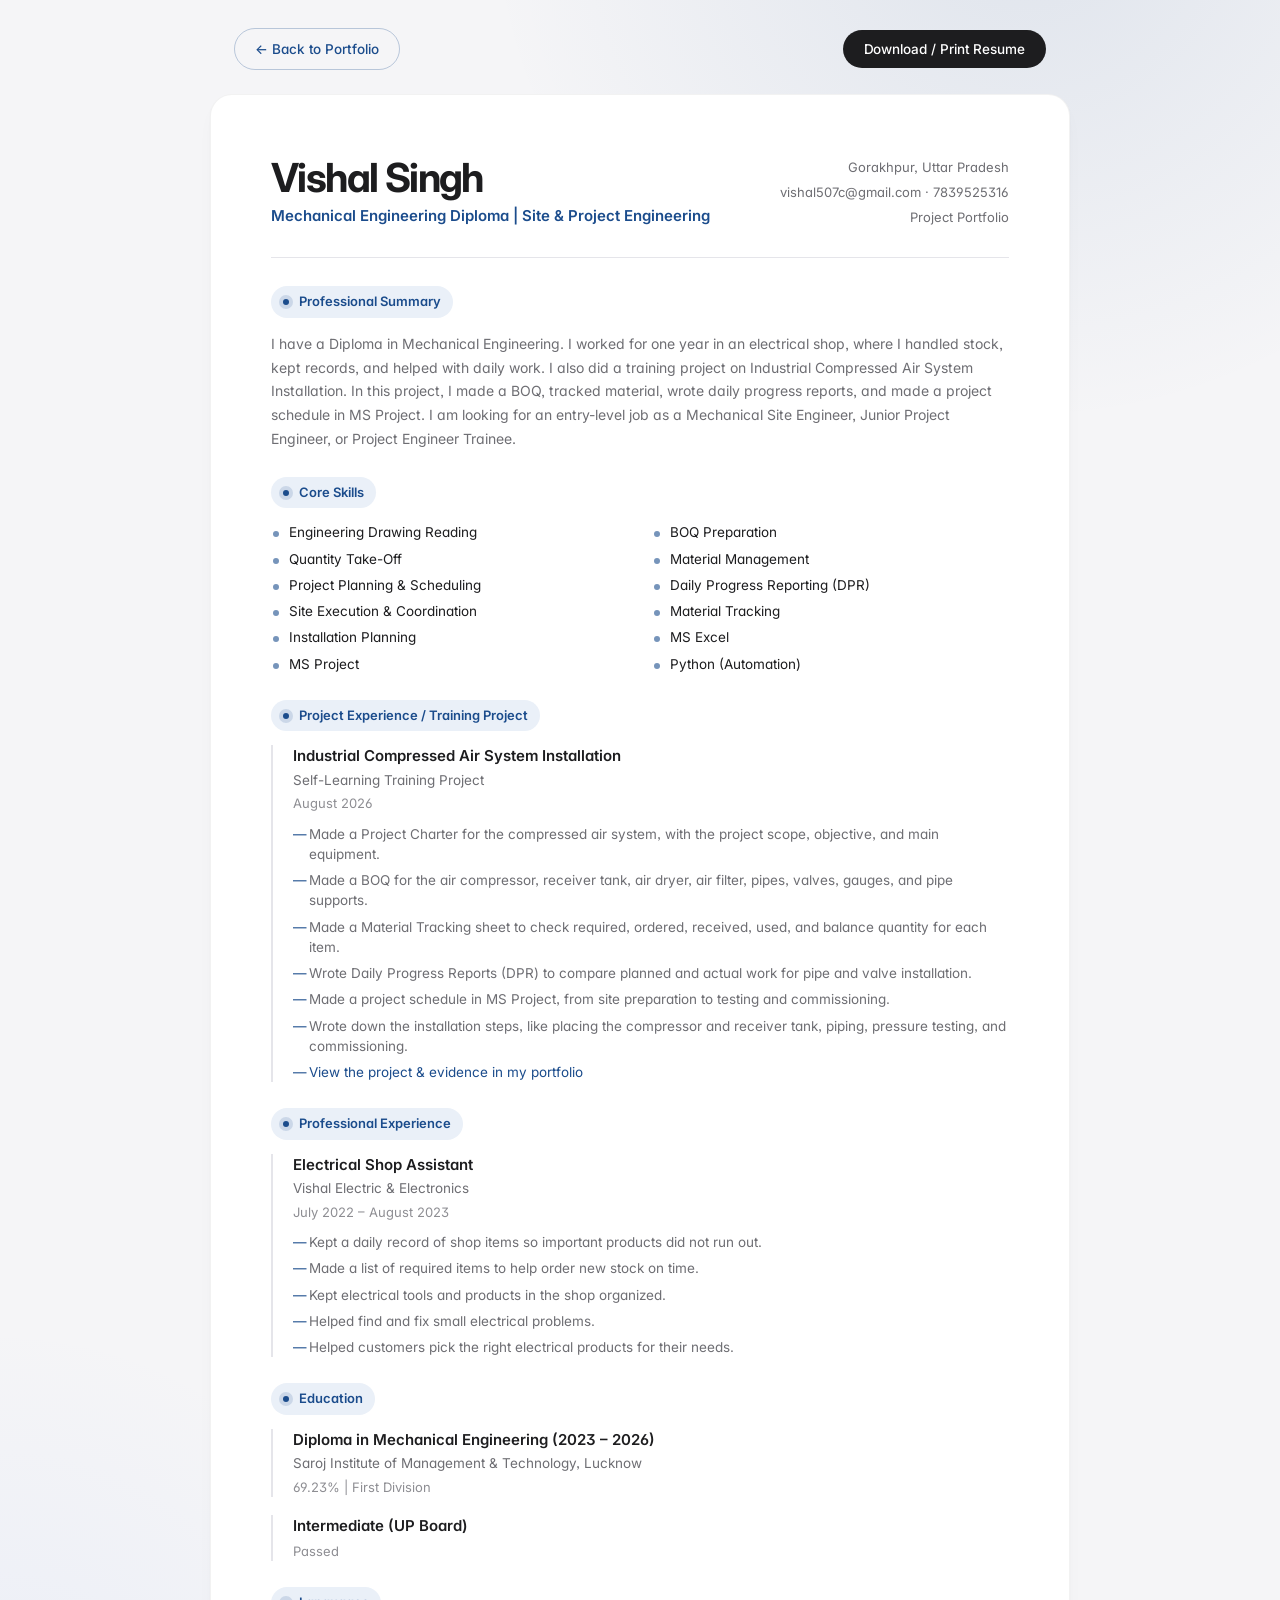
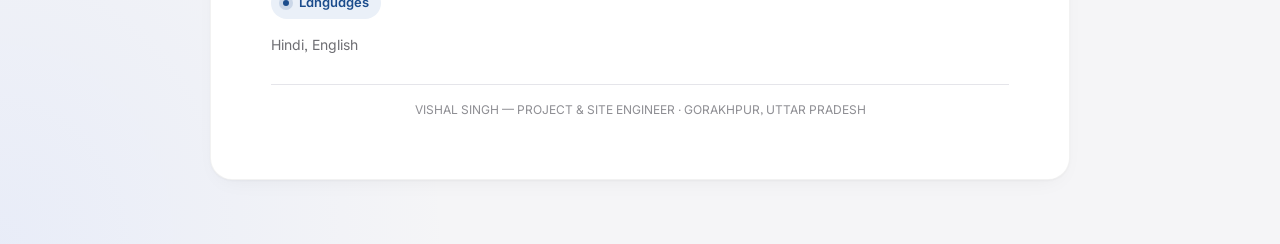
==== commit fe1c101a: "Redesign portfolio, update resume, add hero portrait and stats" ====
--- a/resume.html
+++ b/resume.html
@@ -12,7 +12,14 @@
   <link rel="stylesheet" href="style.css" />
   <style>
     /* ---------- Resume page layout (uses shared design tokens) ---------- */
-    body { background: var(--bg-soft); }
+    body {
+      background:
+        radial-gradient(60% 40% at 80% -5%, rgba(27, 76, 140, 0.10), transparent 70%),
+        radial-gradient(50% 40% at 0% 100%, rgba(120, 160, 255, 0.10), transparent 70%),
+        var(--bg-soft);
+      min-height: 100vh;
+    }
+    @keyframes sheen { to { background-position: 200% center; } }
 
     .resume-toolbar {
       max-width: 860px;
@@ -30,15 +37,17 @@
       max-width: 860px;
       margin: 24px auto 64px;
       background: #fff;
-      border: 1px solid var(--line);
-      border-radius: var(--radius);
-      box-shadow: var(--shadow-sm);
-      padding: clamp(32px, 5vw, 56px);
+      border-radius: var(--radius-lg);
+      border: 1px solid rgba(0, 0, 0, 0.05);
+      box-shadow: var(--shadow-card);
+      padding: clamp(36px, 5vw, 60px);
+      position: relative;
+      overflow: hidden;
     }
 
     .resume-header {
-      border-bottom: 2px solid var(--accent);
-      padding-bottom: 24px;
+      border-bottom: 1px solid var(--line);
+      padding-bottom: 28px;
       margin-bottom: 28px;
       display: flex;
       justify-content: space-between;
@@ -46,9 +55,16 @@
       flex-wrap: wrap;
     }
     .resume-name {
-      font-size: 28px;
-      font-weight: 800;
-      letter-spacing: -0.02em;
+      font-size: 40px;
+      font-weight: 700;
+      letter-spacing: -0.04em;
+      line-height: 1.04;
+      background: linear-gradient(110deg, var(--ink) 35%, #1b4c8c 50%, var(--ink) 65%);
+      background-size: 220% auto;
+      -webkit-background-clip: text;
+      background-clip: text;
+      color: transparent;
+      animation: sheen 7s linear infinite;
       line-height: 1.15;
     }
     .resume-role {
@@ -69,13 +85,24 @@
     .resume-section { margin-bottom: 26px; }
     .resume-section:last-child { margin-bottom: 0; }
     .resume-section-title {
-      font-family: var(--mono);
-      font-size: 12px;
+      display: inline-flex;
+      align-items: center;
+      gap: 10px;
+      font-size: 13px;
       font-weight: 600;
-      letter-spacing: 0.14em;
-      text-transform: uppercase;
       color: var(--accent);
-      margin-bottom: 12px;
+      background: var(--accent-soft);
+      padding: 6px 12px;
+      border-radius: var(--radius-pill);
+      margin-bottom: 14px;
+    }
+    .resume-section-title::before {
+      content: '';
+      width: 6px;
+      height: 6px;
+      border-radius: 50%;
+      background: var(--accent);
+      box-shadow: 0 0 0 4px rgba(27, 76, 140, 0.15);
     }
     .resume-text {
       font-size: 14px;
@@ -98,18 +125,18 @@
     .resume-skills li::before {
       content: '';
       position: absolute;
-      left: 1px;
-      top: 8px;
+      left: 2px;
+      top: 9px;
       width: 6px;
       height: 6px;
-      background: var(--accent-soft);
-      border: 1px solid var(--accent);
-      transform: rotate(45deg);
+      background: var(--accent);
+      border-radius: 50%;
+      opacity: 0.6;
     }
 
     .resume-item {
-      border-left: 2px solid var(--accent-soft);
-      padding-left: 18px;
+      border-left: 2px solid var(--line);
+      padding-left: 20px;
       margin-bottom: 18px;
     }
     .resume-item:last-child { margin-bottom: 0; }
@@ -124,10 +151,8 @@
       margin-top: 2px;
     }
     .resume-item-period {
-      font-family: var(--mono);
-      font-size: 11.5px;
+      font-size: 13px;
       color: var(--faint);
-      letter-spacing: 0.06em;
       margin-top: 4px;
     }
     .resume-item ul {
@@ -153,18 +178,16 @@
     .resume-link {
       color: var(--accent);
       border-bottom: 1px solid transparent;
-      transition: border-color 0.2s ease;
-    }
-    .resume-link:hover { border-bottom-color: var(--accent); }
+      transition: color 0.3s ease;
+    }
+    .resume-link:hover { color: var(--accent-dark); }
 
     .resume-footer {
       margin-top: 28px;
       padding-top: 16px;
       border-top: 1px solid var(--line);
-      font-family: var(--mono);
-      font-size: 11px;
+      font-size: 12px;
       color: var(--faint);
-      letter-spacing: 0.06em;
       text-align: center;
     }
 
@@ -199,72 +222,76 @@
     <header class="resume-header">
       <div>
         <h1 class="resume-name">Vishal Singh</h1>
-        <p class="resume-role">Project &amp; Site Engineer | Mechanical Engineering</p>
+        <p class="resume-role">Mechanical Engineering Diploma | Site &amp; Project Engineering</p>
       </div>
       <div class="resume-contact">
         Gorakhpur, Uttar Pradesh<br />
         <a href="mailto:vishal507c@gmail.com">vishal507c@gmail.com</a> ·
         <a href="tel:+917839525316">7839525316</a><br />
-        <a href="https://wa.me/917839525316" target="_blank" rel="noopener">WhatsApp</a>
+        <a href="https://vishal507c-spec.github.io/website" target="_blank" rel="noopener">Project Portfolio</a>
       </div>
     </header>
 
     <section class="resume-section">
-      <h2 class="resume-section-title">Summary</h2>
+      <h2 class="resume-section-title">Professional Summary</h2>
       <p class="resume-text">
-        Diploma in Mechanical Engineering candidate focused on Project &amp; Site
-        Engineering — project planning, scheduling, work breakdown structures,
-        daily progress reporting, material management and technical documentation.
-        Hands-on operational background in inventory, materials and practical
-        problem-solving.
+        I have a Diploma in Mechanical Engineering. I worked for one year in an electrical
+        shop, where I handled stock, kept records, and helped with daily work. I also did a
+        training project on Industrial Compressed Air System Installation. In this project, I
+        made a BOQ, tracked material, wrote daily progress reports, and made a project schedule
+        in MS Project. I am looking for an entry-level job as a Mechanical Site Engineer,
+        Junior Project Engineer, or Project Engineer Trainee.
       </p>
     </section>
 
     <section class="resume-section">
-      <h2 class="resume-section-title">Core Competencies</h2>
+      <h2 class="resume-section-title">Core Skills</h2>
       <ul class="resume-skills">
-        <li>Project Planning</li>
-        <li>Project Scheduling</li>
         <li>Engineering Drawing Reading</li>
-        <li>Work Breakdown Structure (WBS)</li>
+        <li>BOQ Preparation</li>
+        <li>Quantity Take-Off</li>
+        <li>Material Management</li>
+        <li>Project Planning &amp; Scheduling</li>
         <li>Daily Progress Reporting (DPR)</li>
-        <li>Inventory Management</li>
-        <li>Material Handling</li>
-        <li>Electrical Fault Diagnosis</li>
-        <li>Microsoft Excel</li>
-        <li>Microsoft Word</li>
-        <li>Microsoft PowerPoint</li>
-        <li>Python</li>
-        <li>Notion</li>
+        <li>Site Execution &amp; Coordination</li>
+        <li>Material Tracking</li>
+        <li>Installation Planning</li>
+        <li>MS Excel</li>
+        <li>MS Project</li>
+        <li>Python (Automation)</li>
       </ul>
     </section>
 
     <section class="resume-section">
-      <h2 class="resume-section-title">Training Project</h2>
+      <h2 class="resume-section-title">Project Experience / Training Project</h2>
       <div class="resume-item">
         <p class="resume-item-title">Industrial Compressed Air System Installation</p>
-        <p class="resume-item-org">Self-Learning Training Project — mechanical equipment installation &amp; utility piping execution planning</p>
-        <p class="resume-item-period">Project planning · BOQ · Schedule · Material tracking · DPR</p>
+        <p class="resume-item-org">Self-Learning Training Project</p>
+        <p class="resume-item-period">August 2026</p>
         <ul>
-          <li>Planned the full execution workflow from project charter to commissioning.</li>
-          <li>Prepared BOQ, project schedule, material tracking and progress reports as working documents.</li>
+          <li>Made a Project Charter for the compressed air system, with the project scope, objective, and main equipment.</li>
+          <li>Made a BOQ for the air compressor, receiver tank, air dryer, air filter, pipes, valves, gauges, and pipe supports.</li>
+          <li>Made a Material Tracking sheet to check required, ordered, received, used, and balance quantity for each item.</li>
+          <li>Wrote Daily Progress Reports (DPR) to compare planned and actual work for pipe and valve installation.</li>
+          <li>Made a project schedule in MS Project, from site preparation to testing and commissioning.</li>
+          <li>Wrote down the installation steps, like placing the compressor and receiver tank, piping, pressure testing, and commissioning.</li>
           <li><a class="resume-link" href="index.html#project">View the project &amp; evidence in my portfolio</a></li>
         </ul>
       </div>
     </section>
 
     <section class="resume-section">
-      <h2 class="resume-section-title">Experience</h2>
+      <h2 class="resume-section-title">Professional Experience</h2>
       <div class="resume-item">
         <p class="resume-item-title">Electrical Shop Assistant</p>
         <p class="resume-item-org">Vishal Electric &amp; Electronics</p>
         <p class="resume-item-period">July 2022 – August 2023</p>
         <ul>
-          <li>Maintained daily inventory records</li>
-          <li>Prepared required-item lists for stock ordering</li>
-          <li>Organised shop and tool arrangement</li>
-          <li>Performed basic electrical fault finding</li>
-          <li>Assisted customers in product selection</li>
+          <li>Kept a daily record of shop items so important products did not run out.</li>
+          <li>Made a list of required items to help order new stock on time.</li>
+          <li>Kept electrical tools and products in the shop organized.</li>
+          <li>Helped find and fix small electrical problems.</li>
+          <li>Helped customers pick the right electrical products for their needs.</li>
         </ul>
       </div>
     </section>
@@ -272,19 +299,19 @@
     <section class="resume-section">
       <h2 class="resume-section-title">Education</h2>
       <div class="resume-item">
-        <p class="resume-item-title">Diploma in Mechanical Engineering</p>
+        <p class="resume-item-title">Diploma in Mechanical Engineering (2023 – 2026)</p>
         <p class="resume-item-org">Saroj Institute of Management &amp; Technology, Lucknow</p>
-        <p class="resume-item-period">2023 – 2026 · 69.23% | First Division</p>
+        <p class="resume-item-period">69.23% | First Division</p>
       </div>
       <div class="resume-item">
-        <p class="resume-item-title">Intermediate — UP Board</p>
+        <p class="resume-item-title">Intermediate (UP Board)</p>
         <p class="resume-item-period">Passed</p>
       </div>
     </section>
 
     <section class="resume-section">
       <h2 class="resume-section-title">Languages</h2>
-      <p class="resume-text">Hindi · English</p>
+      <p class="resume-text">Hindi, English</p>
     </section>
 
     <p class="resume-footer">VISHAL SINGH — PROJECT &amp; SITE ENGINEER · GORAKHPUR, UTTAR PRADESH</p>
--- a/style.css
+++ b/style.css
@@ -1,42 +1,54 @@
 /* ============================================
-   Vishal Singh — Project & Site Engineer Portfolio
-   Premium, minimal corporate engineering theme
+   Vishal Singh — Project & Site Engineer
+   Premium editorial theme (Apple-inspired)
    ============================================ */
 
 /* ---------- Design Tokens ---------- */
 :root {
-  --ink: #171921;              /* primary text — deep near-black */
-  --muted: #5c616b;            /* secondary text */
-  --faint: #9aa0a9;            /* tertiary text */
+  --ink: #1d1d1f;
+  --ink-2: #2b2b30;
+  --muted: #6e6e73;
+  --faint: #8e8e93;
   --bg: #ffffff;
-  --bg-soft: #f7f7f5;          /* alternate surface — warm paper */
-  --line: #e6e7e9;             /* hairline borders */
-  --accent: #1b4c8c;           /* restrained steel-blue brand accent */
-  --accent-dark: #143a6d;
-  --accent-soft: #eef2f8;
-  --radius: 8px;
-  --shadow-sm: 0 1px 2px rgba(23, 25, 33, 0.04);
-  --nav-h: 76px;
-  --maxw: 1140px;
-  --font: 'Inter', -apple-system, BlinkMacSystemFont, 'Segoe UI', Roboto, sans-serif;
-  --mono: ui-monospace, 'Cascadia Mono', 'Segoe UI Mono', Menlo, Consolas, monospace;
+  --bg-soft: #f5f5f7;
+  --surface: #ffffff;
+  --line: #e5e5ea;
+  --line-soft: #efeff3;
+  --accent: #1b4c8c;
+  --accent-dark: #123563;
+  --accent-soft: #eaf0f8;
+  --radius-lg: 22px;
+  --radius: 14px;
+  --radius-pill: 999px;
+  --shadow-card: 0 1px 2px rgba(0, 0, 0, 0.03), 0 8px 24px -12px rgba(0, 0, 0, 0.08);
+  --shadow-lift: 0 2px 4px rgba(0, 0, 0, 0.04), 0 24px 48px -18px rgba(0, 0, 0, 0.18);
+  --nav-h: 64px;
+  --maxw: 1080px;
+  --ease: cubic-bezier(0.25, 0.1, 0.25, 1);
+  --ease-out: cubic-bezier(0.16, 1, 0.3, 1);
+  --font: 'Inter', -apple-system, BlinkMacSystemFont, 'SF Pro Display', 'Segoe UI', Roboto, sans-serif;
+  --mono: ui-monospace, 'SF Mono', 'Cascadia Mono', Menlo, Consolas, monospace;
 }
 
 /* ---------- Reset & Base ---------- */
 * { margin: 0; padding: 0; box-sizing: border-box; }
 
-html { scroll-behavior: smooth; }
+html { scroll-behavior: smooth; -webkit-text-size-adjust: 100%; }
 
 body {
   font-family: var(--font);
   color: var(--ink);
   background: var(--bg);
-  line-height: 1.65;
-  font-size: 16px;
+  line-height: 1.5;
+  font-size: 17px;
   -webkit-font-smoothing: antialiased;
   -moz-osx-font-smoothing: grayscale;
   text-rendering: optimizeLegibility;
-}
+  font-feature-settings: 'cv11', 'ss01', 'ss03';
+}
+
+h1, h2, h3 { text-wrap: balance; }
+p { text-wrap: pretty; }
 
 img { max-width: 100%; display: block; }
 a { text-decoration: none; color: inherit; }
@@ -44,46 +56,53 @@
 section[id], header[id] { scroll-margin-top: var(--nav-h); }
 
 ::selection { background: var(--accent-soft); color: var(--accent-dark); }
-
-:focus-visible { outline: 2px solid var(--accent); outline-offset: 2px; }
+:focus-visible { outline: 2px solid var(--accent); outline-offset: 3px; border-radius: 6px; }
 
 .container {
   max-width: var(--maxw);
   margin: 0 auto;
-  padding: 0 24px;
+  padding: 0 28px;
 }
 
 /* ---------- Buttons ---------- */
 .btn {
-  display: inline-block;
-  padding: 13px 26px;
-  border-radius: var(--radius);
-  font-weight: 600;
-  font-size: 13.5px;
-  letter-spacing: 0.02em;
+  display: inline-flex;
+  align-items: center;
+  justify-content: center;
+  gap: 8px;
+  padding: 14px 28px;
+  border-radius: var(--radius-pill);
+  font-family: inherit;
+  font-weight: 500;
+  font-size: 15px;
+  letter-spacing: -0.005em;
   border: 1px solid transparent;
   cursor: pointer;
-  transition: background 0.25s ease, color 0.25s ease,
-              border-color 0.25s ease, transform 0.25s ease;
-}
-.btn:active { transform: translateY(0); }
+  white-space: nowrap;
+  transition: background 0.4s var(--ease-out), color 0.4s var(--ease-out),
+              border-color 0.4s var(--ease-out), transform 0.4s var(--ease-out),
+              box-shadow 0.4s var(--ease-out);
+}
+.btn:active { transform: scale(0.97); transition-duration: 0.12s; }
 
 .btn-primary {
   background: var(--ink);
   color: #fff;
 }
 .btn-primary:hover {
-  background: #262a33;
+  background: var(--ink-2);
   transform: translateY(-1px);
+  box-shadow: 0 12px 28px -12px rgba(29, 29, 31, 0.55);
 }
 
 .btn-outline {
   background: transparent;
-  color: var(--ink);
-  border-color: #d8dade;
+  color: var(--accent);
+  border-color: rgba(27, 76, 140, 0.28);
 }
 .btn-outline:hover {
-  border-color: var(--ink);
+  background: var(--accent-soft);
+  border-color: var(--accent);
   transform: translateY(-1px);
 }
 
@@ -96,15 +115,16 @@
   left: 0;
   width: 100%;
   height: var(--nav-h);
-  background: rgba(255, 255, 255, 0.9);
-  backdrop-filter: blur(12px);
-  -webkit-backdrop-filter: blur(12px);
+  background: rgba(255, 255, 255, 0.72);
+  backdrop-filter: saturate(180%) blur(22px);
+  -webkit-backdrop-filter: saturate(180%) blur(22px);
   z-index: 1000;
   border-bottom: 1px solid transparent;
-  transition: border-color 0.3s ease;
+  transition: border-color 0.5s var(--ease), background 0.5s var(--ease);
 }
 .navbar.scrolled {
-  border-bottom-color: var(--line);
+  border-bottom-color: var(--line-soft);
+  background: rgba(255, 255, 255, 0.85);
 }
 
 .nav-container {
@@ -117,22 +137,22 @@
 .nav-logo {
   display: flex;
   align-items: center;
-  gap: 12px;
-  font-weight: 700;
-  font-size: 16.5px;
-  letter-spacing: -0.015em;
+  gap: 10px;
+  font-weight: 600;
+  font-size: 16px;
+  letter-spacing: -0.02em;
 }
 .logo-mark {
-  width: 34px;
-  height: 34px;
+  width: 30px;
+  height: 30px;
   display: grid;
   place-items: center;
   background: var(--ink);
   color: #fff;
-  border-radius: 6px;
-  font-size: 11.5px;
-  font-weight: 700;
-  letter-spacing: 0.06em;
+  border-radius: 9px;
+  font-size: 11px;
+  font-weight: 600;
+  letter-spacing: 0.04em;
 }
 .logo-text { color: var(--ink); }
 .logo-dot { color: var(--accent); }
@@ -140,127 +160,139 @@
 .nav-menu {
   display: flex;
   align-items: center;
-  gap: 2px;
+  gap: 4px;
 }
 .nav-link {
   position: relative;
-  padding: 9px 14px;
+  padding: 8px 14px;
+  font-weight: 400;
+  font-size: 13.5px;
+  letter-spacing: -0.005em;
+  color: var(--muted);
+  border-radius: var(--radius-pill);
+  transition: color 0.3s var(--ease-out), background 0.3s var(--ease-out);
+}
+.nav-link:hover { color: var(--ink); background: rgba(0, 0, 0, 0.04); }
+.nav-link.active { color: var(--ink); }
+
+.nav-cta {
+  margin-left: 8px;
+  background: var(--ink);
+  color: #fff;
   font-weight: 500;
-  font-size: 13.5px;
-  letter-spacing: 0.01em;
-  color: var(--muted);
-  border-radius: 6px;
-  transition: color 0.2s ease;
-}
-.nav-link::after {
-  content: '';
-  position: absolute;
-  left: 14px;
-  right: 14px;
-  bottom: 2px;
-  height: 1.5px;
-  background: var(--accent);
-  transform: scaleX(0);
-  transform-origin: left;
-  transition: transform 0.25s ease;
-}
-.nav-link:hover,
-.nav-link.active { color: var(--ink); }
-.nav-link:hover::after,
-.nav-link.active::after { transform: scaleX(1); }
-
-.nav-cta {
-  background: var(--accent);
-  color: #fff;
-  margin-left: 12px;
-  padding: 9px 20px;
-  border-radius: var(--radius);
-  font-size: 13px;
-  font-weight: 600;
-  letter-spacing: 0.02em;
-  transition: background 0.25s ease;
-}
-.nav-cta::after { display: none; }
+}
 .nav-cta:hover,
-.nav-cta.active { background: var(--accent-dark); color: #fff; }
+.nav-cta.active { background: var(--ink-2); color: #fff; }
 
 /* Hamburger */
 .hamburger {
   display: none;
   flex-direction: column;
+  justify-content: center;
   gap: 5px;
+  width: 40px;
+  height: 40px;
   background: none;
   border: none;
   cursor: pointer;
-  padding: 6px;
+  padding: 8px;
 }
 .bar {
-  width: 22px;
-  height: 2px;
+  width: 20px;
+  height: 1.5px;
   background: var(--ink);
   border-radius: 2px;
-  transition: transform 0.3s ease, opacity 0.3s ease;
-}
-.hamburger.active .bar:nth-child(1) { transform: translateY(7px) rotate(45deg); }
+  transition: transform 0.45s var(--ease-out), opacity 0.3s ease;
+}
+.hamburger.active .bar:nth-child(1) { transform: translateY(6.5px) rotate(45deg); }
 .hamburger.active .bar:nth-child(2) { opacity: 0; }
-.hamburger.active .bar:nth-child(3) { transform: translateY(-7px) rotate(-45deg); }
+.hamburger.active .bar:nth-child(3) { transform: translateY(-6.5px) rotate(-45deg); }
 
 /* ============================================
    HERO
    ============================================ */
 .hero {
-  padding: calc(var(--nav-h) + 96px) 0 0;
-}
-
-/* Shares the same content width and alignment as every section */
+  padding: calc(var(--nav-h) + 120px) 0 110px;
+  background:
+    radial-gradient(900px 420px at 80% -10%, rgba(27, 76, 140, 0.07), transparent 70%),
+    var(--bg);
+}
+
 .hero-container {
   max-width: var(--maxw);
 }
-.hero-container > * { max-width: 760px; }
+.hero-container > * { max-width: 620px; }
+
+.hero-stats {
+  display: grid;
+  grid-template-columns: repeat(3, 1fr);
+  gap: 16px;
+  margin-top: 64px;
+  padding-top: 28px;
+  border-top: 1px solid var(--line-soft);
+  max-width: 640px;
+}
+.hero-stats dt {
+  font-size: clamp(1.4rem, 2.4vw, 1.8rem);
+  font-weight: 700;
+  letter-spacing: -0.03em;
+  color: var(--ink);
+  line-height: 1.1;
+}
+.hero-stats dd {
+  font-size: 13px;
+  color: var(--faint);
+  margin-top: 6px;
+  line-height: 1.4;
+}
 
 .hero-title {
-  font-size: clamp(2.4rem, 4.8vw, 3.5rem);
+  font-size: clamp(3rem, 7.6vw, 5.4rem);
   font-weight: 700;
-  line-height: 1.06;
-  letter-spacing: -0.035em;
-  margin-bottom: 18px;
+  line-height: 1.02;
+  letter-spacing: -0.045em;
+  margin-bottom: 22px;
 }
 
 .hero-role {
-  font-size: clamp(0.98rem, 1.6vw, 1.1rem);
+  font-size: clamp(1.05rem, 1.8vw, 1.3rem);
   font-weight: 500;
-  letter-spacing: 0.01em;
+  letter-spacing: -0.012em;
   color: var(--accent);
-  margin-bottom: 44px;
+  margin-bottom: 56px;
 }
 
 .hero-project {
-  border-left: 2px solid var(--accent);
-  padding: 2px 0 2px 22px;
-  margin-bottom: 22px;
+  display: inline-flex;
+  flex-direction: column;
+  gap: 6px;
+  padding: 20px 26px;
+  margin-bottom: 26px;
+  background: var(--bg-soft);
+  border-radius: var(--radius-lg);
 }
 .hero-project-title {
-  font-size: clamp(1.2rem, 2.1vw, 1.5rem);
-  font-weight: 700;
-  letter-spacing: -0.015em;
+  font-size: clamp(1.15rem, 2vw, 1.4rem);
+  font-weight: 600;
+  letter-spacing: -0.02em;
   color: var(--ink);
 }
 .hero-project-tag {
   font-family: var(--mono);
   font-size: 11px;
   font-weight: 500;
-  letter-spacing: 0.12em;
+  letter-spacing: 0.1em;
   text-transform: uppercase;
   color: var(--faint);
-  margin-top: 6px;
 }
 
 .hero-desc {
-  font-size: clamp(1rem, 1.5vw, 1.08rem);
-  line-height: 1.7;
+  font-size: clamp(1.02rem, 1.6vw, 1.2rem);
+  line-height: 1.6;
   font-weight: 400;
   color: var(--muted);
-  margin-bottom: 36px;
+  margin-bottom: 40px;
+  max-width: 620px;
 }
 
 .hero-btns {
@@ -269,44 +301,66 @@
   flex-wrap: wrap;
 }
 
+/* ---------- Hero 3D portrait ---------- */
+.hero { position: relative; overflow: hidden; }
+.hero-portrait {
+  position: absolute;
+  right: max(12px, calc((100% - var(--maxw)) / 2 - 60px));
+  bottom: -30px;
+  width: min(440px, 38vw);
+  perspective: 1200px;
+  pointer-events: none;
+  z-index: 1;
+}
+.portrait-tilt {
+  position: relative;
+  transform-style: preserve-3d;
+  transition: transform 0.9s var(--ease-out);
+  will-change: transform;
+}
+.portrait-img {
+  width: 100%;
+  height: auto;
+  filter: drop-shadow(0 30px 40px rgba(0, 0, 0, 0.18));
+  transform: translateZ(40px);
+}
+.portrait-shadow {
+  position: absolute;
+  left: 10%;
+  right: 10%;
+  bottom: -18px;
+  height: 36px;
+  background: radial-gradient(closest-side, rgba(0, 0, 0, 0.22), transparent);
+  transform: translateZ(-20px);
+  filter: blur(6px);
+}
+.hero-container { position: relative; z-index: 2; }
+
 /* ============================================
    SECTIONS (shared)
    ============================================ */
-.section { padding: clamp(88px, 9vw, 124px) 0; }
+.section { padding: clamp(96px, 11vw, 140px) 0; }
 .section-soft {
   background: var(--bg-soft);
-  border-top: 1px solid var(--line);
-  border-bottom: 1px solid var(--line);
 }
 
 .section-head {
   max-width: 760px;
-  margin-bottom: 52px;
+  margin-bottom: 64px;
 }
 .section-label {
-  display: inline-block;
-  font-family: var(--mono);
-  font-size: 11.5px;
-  font-weight: 600;
-  letter-spacing: 0.16em;
-  text-transform: uppercase;
+  display: block;
+  font-size: 13px;
+  font-weight: 600;
+  letter-spacing: 0.01em;
   color: var(--accent);
-  margin-bottom: 16px;
-}
-.section-label::before {
-  content: '';
-  display: inline-block;
-  width: 24px;
-  height: 1.5px;
-  background: var(--accent);
-  margin-right: 14px;
-  vertical-align: middle;
+  margin-bottom: 14px;
 }
 .section-title {
-  font-size: clamp(1.6rem, 2.8vw, 2.1rem);
+  font-size: clamp(2.1rem, 4.4vw, 3.2rem);
   font-weight: 700;
-  letter-spacing: -0.025em;
-  line-height: 1.2;
+  letter-spacing: -0.035em;
+  line-height: 1.08;
   color: var(--ink);
 }
 
@@ -315,44 +369,47 @@
    ============================================ */
 .project-tag {
   display: inline-block;
-  margin-top: 16px;
+  margin-top: 18px;
   font-family: var(--mono);
-  font-size: 10.5px;
+  font-size: 11px;
   font-weight: 500;
-  letter-spacing: 0.14em;
+  letter-spacing: 0.1em;
   text-transform: uppercase;
-  color: var(--accent);
+  color: var(--faint);
 }
 
 .project-facts {
   display: grid;
   grid-template-columns: repeat(3, 1fr);
-  gap: 36px;
-  max-width: 940px;
+  gap: 20px;
 }
 .project-fact {
-  border-top: 1px solid var(--line);
-  padding-top: 20px;
+  background: var(--bg-soft);
+  border-radius: var(--radius-lg);
+  padding: 32px 30px 34px;
+  transition: translate 0.6s var(--ease-out), box-shadow 0.6s var(--ease-out);
+}
+.project-fact:hover {
+  translate: 0 -3px;
+  box-shadow: var(--shadow-card);
 }
 .project-fact-label {
   display: block;
-  font-family: var(--mono);
-  font-size: 10.5px;
-  font-weight: 600;
-  letter-spacing: 0.14em;
-  text-transform: uppercase;
+  font-size: 13px;
+  font-weight: 600;
   color: var(--accent);
-  margin-bottom: 12px;
+  margin-bottom: 14px;
 }
 .project-fact-text {
-  font-size: 15px;
-  line-height: 1.65;
+  font-size: 17px;
+  line-height: 1.5;
+  letter-spacing: -0.012em;
   font-weight: 400;
   color: var(--ink);
 }
 
 .project-cta {
-  margin-top: 44px;
+  margin-top: 56px;
 }
 
 /* ============================================
@@ -361,81 +418,82 @@
 .docs-grid {
   display: grid;
   grid-template-columns: repeat(3, 1fr);
-  gap: 24px;
+  gap: 20px;
 }
 .doc-card {
-  background: #fff;
-  border: 1px solid var(--line);
-  border-radius: var(--radius);
-  padding: 26px 26px 22px;
+  background: var(--surface);
+  border: 1px solid var(--line-soft);
+  border-radius: var(--radius-lg);
+  padding: 28px 28px 24px;
   display: flex;
   flex-direction: column;
-  transition: transform 0.25s ease, border-color 0.25s ease;
+  box-shadow: var(--shadow-card);
+  transition: translate 0.7s var(--ease-out), box-shadow 0.7s var(--ease-out), border-color 0.5s var(--ease-out);
 }
 .doc-card:hover {
-  transform: translateY(-2px);
-  border-color: #c9ccd2;
+  translate: 0 -4px;
+  border-color: transparent;
+  box-shadow: var(--shadow-lift);
 }
 .doc-top {
   display: flex;
   justify-content: space-between;
   align-items: center;
-  margin-bottom: 16px;
+  margin-bottom: 36px;
 }
 .doc-num {
   font-family: var(--mono);
-  font-size: 11px;
+  font-size: 12px;
   color: var(--faint);
-  letter-spacing: 0.12em;
+  letter-spacing: 0.04em;
 }
 .doc-type {
   font-family: var(--mono);
-  font-size: 10px;
-  font-weight: 600;
-  letter-spacing: 0.12em;
-  color: var(--muted);
-  border: 1px solid var(--line);
-  padding: 3px 9px;
-  border-radius: 4px;
+  font-size: 10.5px;
+  font-weight: 600;
+  letter-spacing: 0.08em;
+  color: var(--accent);
+  background: var(--accent-soft);
+  padding: 4px 10px;
+  border-radius: var(--radius-pill);
 }
 .doc-title {
-  font-size: 15.5px;
-  font-weight: 600;
+  font-size: 19px;
+  font-weight: 600;
+  letter-spacing: -0.02em;
   color: var(--ink);
-  margin-bottom: 8px;
-  line-height: 1.4;
+  margin-bottom: 10px;
+  line-height: 1.3;
 }
 .doc-desc {
-  font-size: 13.5px;
-  line-height: 1.6;
+  font-size: 15px;
+  line-height: 1.55;
   color: var(--muted);
   flex: 1;
 }
 .doc-actions {
-  margin-top: 20px;
-  display: flex;
-  gap: 18px;
-  padding-top: 16px;
-  border-top: 1px solid var(--line);
+  margin-top: 26px;
+  display: flex;
 }
 .doc-link {
-  font-size: 13px;
-  font-weight: 600;
-  letter-spacing: 0.02em;
+  display: inline-flex;
+  align-items: center;
+  gap: 6px;
+  font-size: 15px;
+  font-weight: 500;
   color: var(--accent);
-  border-bottom: 1px solid transparent;
-  padding-bottom: 2px;
-  transition: border-color 0.2s ease, color 0.2s ease;
-}
-.doc-link:hover {
-  border-bottom-color: var(--accent);
-  color: var(--accent-dark);
-}
+  transition: gap 0.4s var(--ease-out), color 0.3s ease;
+}
+.doc-link::after {
+  content: '→';
+  transition: transform 0.4s var(--ease-out);
+}
+.doc-link:hover { color: var(--accent-dark); }
+.doc-link:hover::after { transform: translateX(3px); }
 
 .docs-note {
-  margin-top: 26px;
-  font-size: 12.5px;
-  letter-spacing: 0.01em;
+  margin-top: 36px;
+  font-size: 14px;
   color: var(--faint);
 }
 
@@ -444,64 +502,67 @@
    ============================================ */
 .background-grid {
   display: grid;
-  grid-template-columns: 1.1fr 0.9fr;
-  gap: 56px;
-  align-items: start;
+  grid-template-columns: 1fr 1fr;
+  gap: 20px;
+  align-items: stretch;
 }
 .exp-block,
 .edu-block {
-  border-top: 1px solid var(--line);
-  padding-top: 24px;
+  background: var(--surface);
+  border-radius: var(--radius-lg);
+  padding: 40px 36px;
+  box-shadow: var(--shadow-card);
 }
 .block-period {
-  font-family: var(--mono);
-  font-size: 11px;
-  font-weight: 600;
-  letter-spacing: 0.12em;
-  text-transform: uppercase;
+  font-size: 13px;
+  font-weight: 600;
   color: var(--accent);
-  margin-bottom: 14px;
+  margin-bottom: 16px;
 }
 .block-title {
-  font-size: 17px;
-  font-weight: 600;
-  letter-spacing: -0.01em;
+  font-size: 22px;
+  font-weight: 600;
+  letter-spacing: -0.02em;
   color: var(--ink);
   margin-bottom: 6px;
+  line-height: 1.25;
 }
 .block-org {
-  font-size: 14px;
-  font-weight: 400;
+  font-size: 15px;
   color: var(--muted);
-  margin-bottom: 18px;
+  margin-bottom: 28px;
 }
 .block-list {
   display: flex;
   flex-direction: column;
-  gap: 10px;
+  gap: 14px;
 }
 .block-list li {
-  font-size: 14px;
+  font-size: 15px;
   color: var(--muted);
-  padding-left: 20px;
+  padding-left: 22px;
   position: relative;
 }
 .block-list li::before {
   content: '';
   position: absolute;
   left: 2px;
-  top: 8px;
-  width: 5px;
-  height: 5px;
-  border: 1px solid var(--accent);
-  transform: rotate(45deg);
+  top: 9px;
+  width: 6px;
+  height: 6px;
+  border-radius: 50%;
+  background: var(--accent);
+  opacity: 0.6;
 }
 .block-result {
-  font-size: 14.5px;
-  font-weight: 600;
-  letter-spacing: 0.01em;
+  display: inline-block;
+  font-size: 15px;
+  font-weight: 600;
   color: var(--accent);
-  margin-bottom: 10px;
+  background: var(--accent-soft);
+  padding: 8px 14px;
+  border-radius: var(--radius-pill);
+  margin-top: 4px;
 }
 
 /* ============================================
@@ -509,41 +570,38 @@
    ============================================ */
 .contact-grid {
   max-width: 640px;
-  margin-right: auto;
 }
 .contact-list {
-  margin-bottom: 34px;
+  margin-bottom: 40px;
+  background: var(--surface);
+  border-radius: var(--radius-lg);
+  box-shadow: var(--shadow-card);
+  padding: 8px 28px;
 }
 .contact-row {
   display: flex;
   justify-content: space-between;
-  align-items: baseline;
+  align-items: center;
   gap: 20px;
-  padding: 17px 0;
-  border-bottom: 1px solid var(--line);
+  padding: 20px 0;
+  border-bottom: 1px solid var(--line-soft);
 }
 .contact-row:last-child { border-bottom: none; }
 .contact-label {
-  font-family: var(--mono);
-  font-size: 11px;
-  font-weight: 600;
-  text-transform: uppercase;
-  letter-spacing: 0.12em;
+  font-size: 14px;
   color: var(--faint);
   white-space: nowrap;
 }
 .contact-row a,
 .contact-value {
-  font-size: 15px;
+  font-size: 17px;
   font-weight: 500;
-  color: var(--ink);
-  border-bottom: 1px solid transparent;
-  padding-bottom: 1px;
-  transition: border-color 0.2s ease;
-}
-.contact-row a { color: var(--accent); }
-.contact-row a:hover { border-bottom-color: var(--accent); }
-.contact-value { border-bottom: none; }
+  letter-spacing: -0.01em;
+  color: var(--accent);
+  transition: color 0.3s ease;
+}
+.contact-row a:hover { color: var(--accent-dark); }
+.contact-value { color: var(--ink); }
 
 .contact-actions {
   display: flex;
@@ -555,59 +613,173 @@
    FOOTER
    ============================================ */
 .footer {
-  background: #14171d;
-  color: #98a0ad;
+  background: var(--bg-soft);
+  color: var(--muted);
+  border-top: 1px solid var(--line-soft);
 }
 .footer-grid {
   display: grid;
   grid-template-columns: 1.6fr 1fr 1.2fr;
   gap: 48px;
-  padding-top: 60px;
-  padding-bottom: 56px;
-}
-.footer .nav-logo { color: #fff; margin-bottom: 18px; }
+  padding-top: 64px;
+  padding-bottom: 64px;
+}
+.footer .nav-logo { color: var(--ink); margin-bottom: 18px; }
 .footer-brand p {
   font-size: 14px;
-  line-height: 1.7;
-}
-.footer-links ul { display: flex; flex-direction: column; gap: 11px; }
+  line-height: 1.6;
+}
+.footer-links ul { display: flex; flex-direction: column; gap: 12px; }
 .footer-links a {
   font-size: 14px;
-  color: #98a0ad;
-  border-bottom: 1px solid transparent;
-  padding-bottom: 1px;
-  transition: color 0.2s ease, border-color 0.2s ease;
-}
-.footer-links a:hover { color: #fff; border-bottom-color: rgba(255, 255, 255, 0.35); }
-.footer-contact p { font-size: 14px; margin-bottom: 9px; }
+  color: var(--muted);
+  transition: color 0.3s ease;
+}
+.footer-links a:hover { color: var(--ink); }
+.footer-contact p { font-size: 14px; margin-bottom: 10px; }
 .footer-contact a {
-  color: #98a0ad;
-  transition: color 0.2s ease;
-}
-.footer-contact a:hover { color: #fff; }
-
-/* ============================================
-   SCROLL REVEAL ANIMATIONS
+  color: var(--muted);
+  transition: color 0.3s ease;
+}
+.footer-contact a:hover { color: var(--ink); }
+
+/* ============================================
+   SCROLL REVEAL
    ============================================ */
 .reveal {
   opacity: 0;
-  transform: translateY(12px);
-  transition: opacity 0.55s ease, transform 0.55s cubic-bezier(0.22, 0.61, 0.36, 1);
+  transform: translateY(24px);
+  filter: blur(8px);
+  transition: opacity 1s var(--ease-out), transform 1s var(--ease-out), filter 1s var(--ease-out);
 }
 .reveal.visible {
   opacity: 1;
   transform: translateY(0);
-}
-.delay-1 { transition-delay: 0.08s; }
-.delay-2 { transition-delay: 0.16s; }
-.delay-3 { transition-delay: 0.24s; }
-.delay-4 { transition-delay: 0.32s; }
-.delay-5 { transition-delay: 0.4s; }
+  filter: blur(0);
+}
+.delay-1 { transition-delay: 0.1s; }
+.delay-2 { transition-delay: 0.2s; }
+.delay-3 { transition-delay: 0.3s; }
+.delay-4 { transition-delay: 0.4s; }
+.delay-5 { transition-delay: 0.5s; }
 
 @media (prefers-reduced-motion: reduce) {
   html { scroll-behavior: auto; }
-  .reveal { opacity: 1; transform: none; transition: none; }
-  .btn, .doc-card { transition: none; }
+  .reveal { opacity: 1; transform: none; filter: none; transition: none; }
+  .btn, .doc-card, .project-fact { transition: none; }
+}
+
+/* ============================================
+   2026 VISUAL LAYER
+   ============================================ */
+@keyframes sheen { to { background-position: 200% center; } }
+@keyframes drift {
+  0% { transform: translate3d(0, 0, 0) scale(1); }
+  100% { transform: translate3d(-4%, 6%, 0) scale(1.08); }
+}
+@keyframes spin { to { transform: rotate(360deg); } }
+@keyframes float {
+  0%, 100% { transform: translate3d(0, 0, 0); }
+  50% { transform: translate3d(0, -12px, 0); }
+}
+
+.hero::before {
+  content: '';
+  position: absolute;
+  inset: -10% -10% auto;
+  height: 130%;
+  background:
+    radial-gradient(42% 38% at 70% 30%, rgba(27, 76, 140, 0.16), transparent 70%),
+    radial-gradient(36% 34% at 20% 70%, rgba(120, 160, 255, 0.14), transparent 70%),
+    radial-gradient(30% 30% at 90% 80%, rgba(255, 170, 120, 0.10), transparent 70%);
+  filter: blur(30px);
+  animation: drift 16s ease-in-out infinite alternate;
+  pointer-events: none;
+  z-index: 0;
+}
+
+.hero-title {
+  background: linear-gradient(110deg, var(--ink) 35%, #1b4c8c 50%, var(--ink) 65%);
+  background-size: 220% auto;
+  -webkit-background-clip: text;
+  background-clip: text;
+  color: transparent;
+  animation: sheen 7s linear infinite;
+}
+
+.hero-portrait::before {
+  content: '';
+  position: absolute;
+  inset: 6% 4%;
+  border-radius: 50%;
+  background: conic-gradient(from 0deg, rgba(27, 76, 140, 0.0), rgba(27, 76, 140, 0.35), rgba(120, 160, 255, 0.25), rgba(27, 76, 140, 0.0));
+  filter: blur(18px);
+  animation: spin 14s linear infinite;
+  z-index: -1;
+}
+.portrait-tilt { animation: float 7s ease-in-out infinite; }
+
+.btn-primary { position: relative; overflow: hidden; }
+.btn-primary::after {
+  content: '';
+  position: absolute;
+  top: 0;
+  left: -75%;
+  width: 50%;
+  height: 100%;
+  background: linear-gradient(100deg, transparent, rgba(255, 255, 255, 0.28), transparent);
+  transform: skewX(-20deg);
+  transition: left 0.9s var(--ease-out);
+}
+.btn-primary:hover::after { left: 130%; }
+
+/* Cursor-following glow on cards */
+.spot { position: relative; isolation: isolate; overflow: hidden; }
+.spot::before {
+  content: '';
+  position: absolute;
+  inset: 0;
+  background: radial-gradient(360px circle at var(--mx, 50%) var(--my, 50%), rgba(27, 76, 140, 0.10), transparent 60%);
+  opacity: 0;
+  transition: opacity 0.5s ease;
+  pointer-events: none;
+  z-index: -1;
+}
+.spot:hover::before { opacity: 1; }
+
+.project-fact,
+.doc-card,
+.exp-block,
+.edu-block,
+.contact-list {
+  border: 1px solid rgba(0, 0, 0, 0.05);
+  backdrop-filter: saturate(160%) blur(12px);
+}
+
+.section-label {
+  display: inline-flex;
+  align-items: center;
+  gap: 10px;
+  padding: 6px 12px;
+  border-radius: var(--radius-pill);
+  background: var(--accent-soft);
+}
+.section-label::before {
+  content: '';
+  width: 6px;
+  height: 6px;
+  border-radius: 50%;
+  background: var(--accent);
+  box-shadow: 0 0 0 4px rgba(27, 76, 140, 0.15);
+}
+
+.nav-cta {
+  background: linear-gradient(135deg, #1d1d1f, #3a3a44);
+}
+
+@media (prefers-reduced-motion: reduce) {
+  .hero::before, .hero-title, .hero-portrait::before, .portrait-tilt { animation: none; }
+  .spot::before { display: none; }
 }
 
 /* ============================================
@@ -615,13 +787,14 @@
    ============================================ */
 @media (max-width: 1024px) {
   .docs-grid { grid-template-columns: repeat(2, 1fr); }
-  .background-grid { grid-template-columns: 1fr; gap: 40px; }
+  .project-facts { grid-template-columns: 1fr; }
   .footer-grid { grid-template-columns: 1fr 1fr; }
 }
 
 @media (max-width: 768px) {
-  body { font-size: 15px; }
-  .section { padding: 72px 0; }
+  body { font-size: 16px; }
+  .section { padding: 80px 0; }
+  .container { padding: 0 22px; }
 
   /* Mobile nav */
   .hamburger { display: flex; z-index: 1100; }
@@ -632,31 +805,44 @@
     width: 100%;
     flex-direction: column;
     align-items: stretch;
-    background: #fff;
-    padding: 14px 24px 26px;
-    border-bottom: 1px solid var(--line);
+    background: rgba(255, 255, 255, 0.97);
+    backdrop-filter: blur(20px);
+    -webkit-backdrop-filter: blur(20px);
+    padding: 10px 22px 24px;
+    border-bottom: 1px solid var(--line-soft);
     gap: 2px;
-    transform: translateY(-140%);
-    transition: transform 0.35s ease;
+    transform: translateY(-120%);
+    opacity: 0;
+    transition: transform 0.6s var(--ease-out), opacity 0.4s ease;
   }
-  .nav-menu.open { transform: translateY(0); }
-  .nav-link { display: block; padding: 14px 8px; font-size: 15.5px; }
-  .nav-link::after { display: none; }
+  .nav-menu.open { transform: translateY(0); opacity: 1; }
+  .nav-link { display: block; padding: 14px 10px; font-size: 17px; border-radius: 12px; }
   .nav-cta {
     display: block;
     text-align: center;
-    margin: 12px 0 0 0;
-    padding: 13px 20px;
+    margin: 14px 0 0 0;
+    padding: 14px 20px;
   }
 
-  .hero { padding-top: calc(var(--nav-h) + 56px); }
-  .hero-role { margin-bottom: 36px; }
-  .project-facts { grid-template-columns: 1fr; gap: 26px; }
+  .hero { padding: calc(var(--nav-h) + 64px) 0 80px; }
+  .hero-portrait {
+    position: relative;
+    right: auto;
+    bottom: auto;
+    width: min(300px, 80vw);
+    margin: 56px auto 0;
+  }
+  .hero-stats { grid-template-columns: repeat(3, 1fr); gap: 16px; margin-top: 44px; }
+  .hero-role { margin-bottom: 40px; }
+  .project-facts { grid-template-columns: 1fr; }
+  .background-grid { grid-template-columns: 1fr; }
+  .section-head { margin-bottom: 44px; }
   .contact-row { flex-direction: column; gap: 6px; align-items: flex-start; }
-  .footer-grid { grid-template-columns: 1fr; gap: 40px; padding-top: 48px; padding-bottom: 48px; }
+  .footer-grid { grid-template-columns: 1fr; gap: 40px; padding-top: 56px; padding-bottom: 56px; }
 }
 
 @media (max-width: 560px) {
   .docs-grid { grid-template-columns: 1fr; }
-  .hero-btns .btn { flex: 1; text-align: center; }
-}+  .hero-btns .btn { flex: 1; }
+  .exp-block, .edu-block { padding: 30px 26px; }
+}
